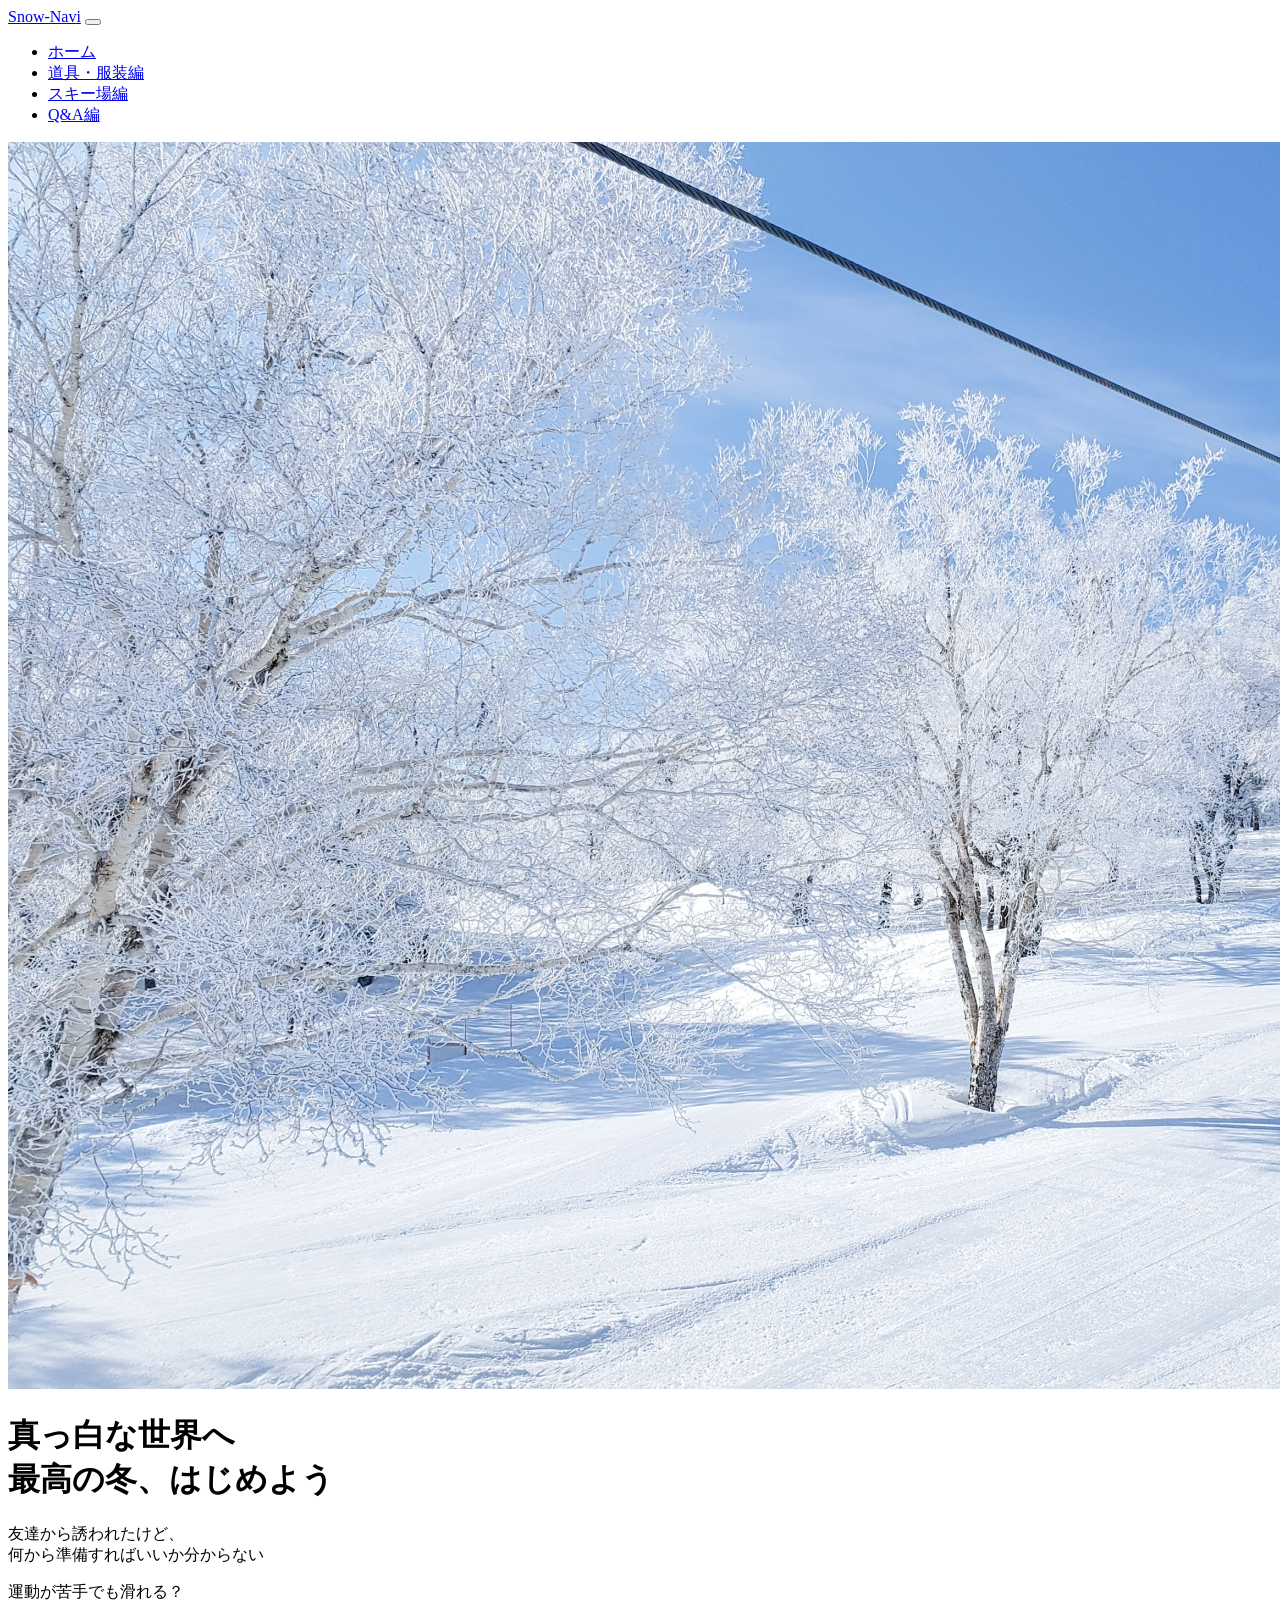
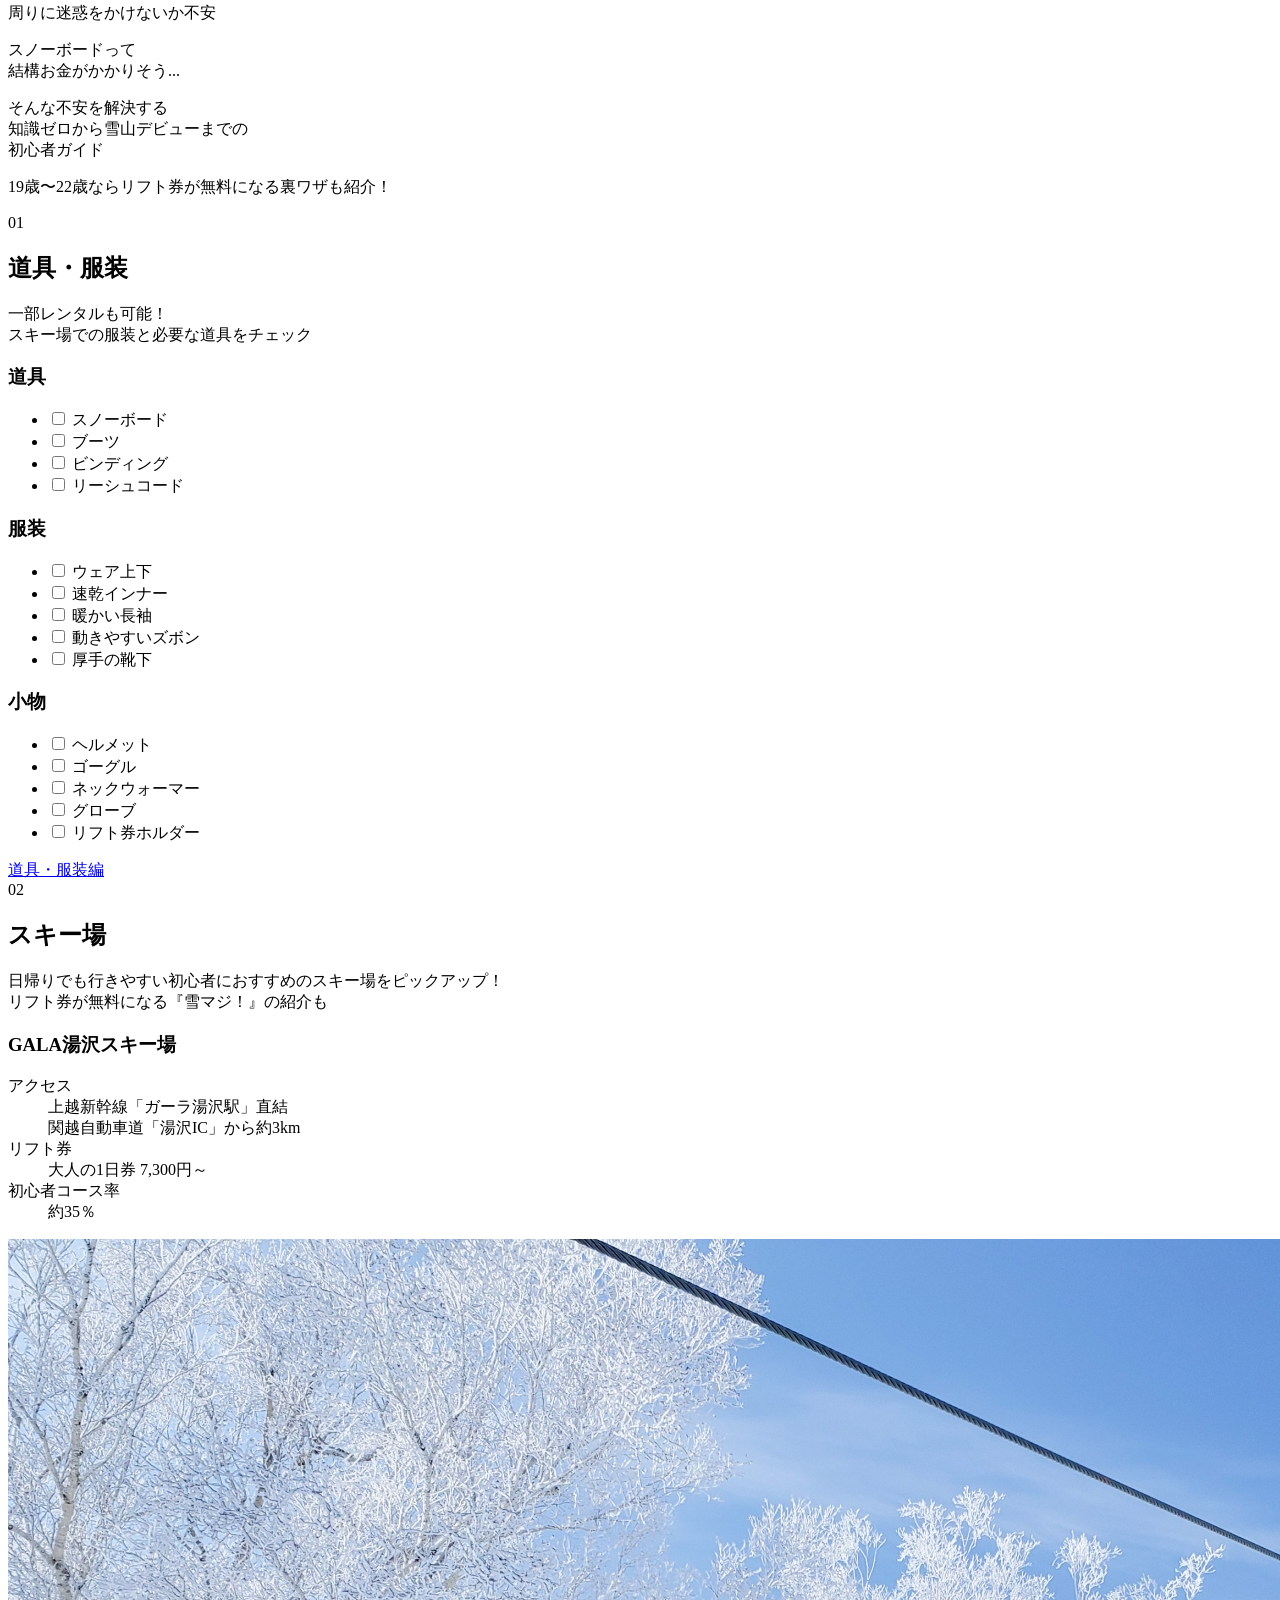
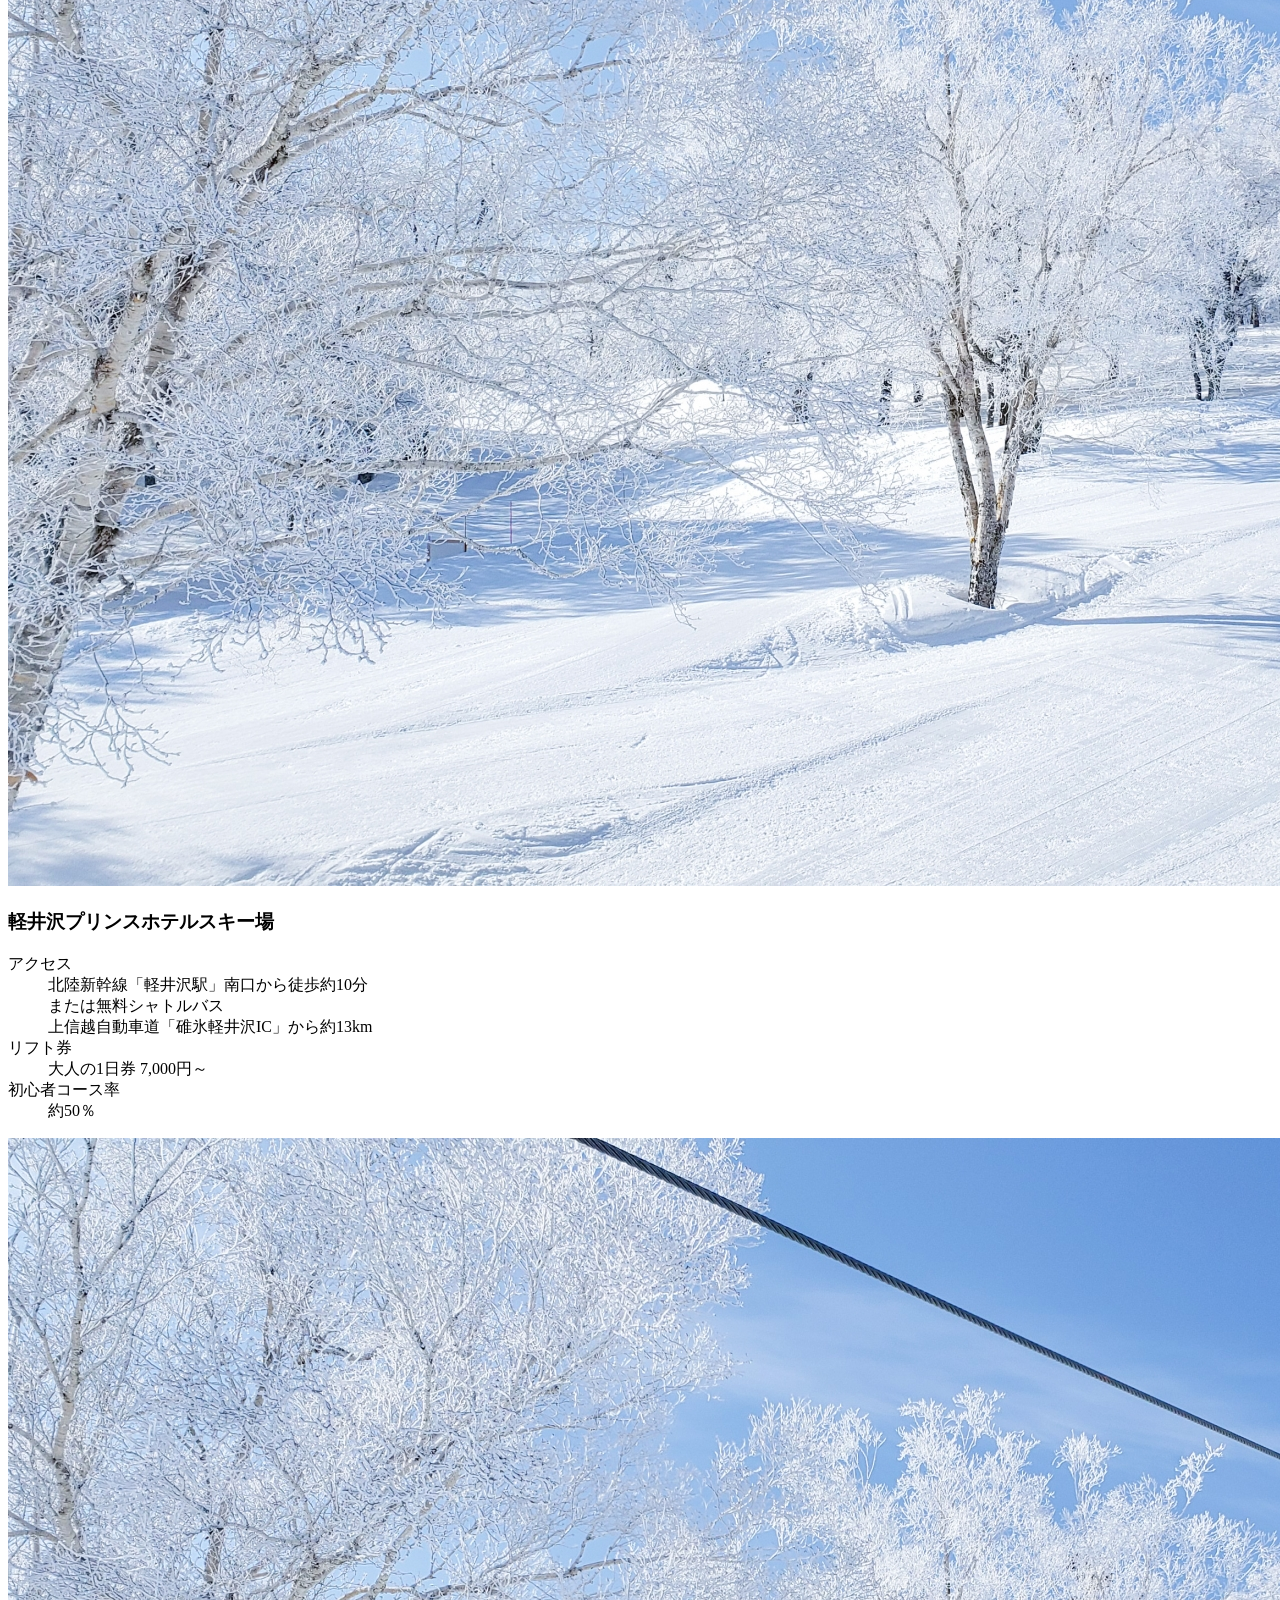
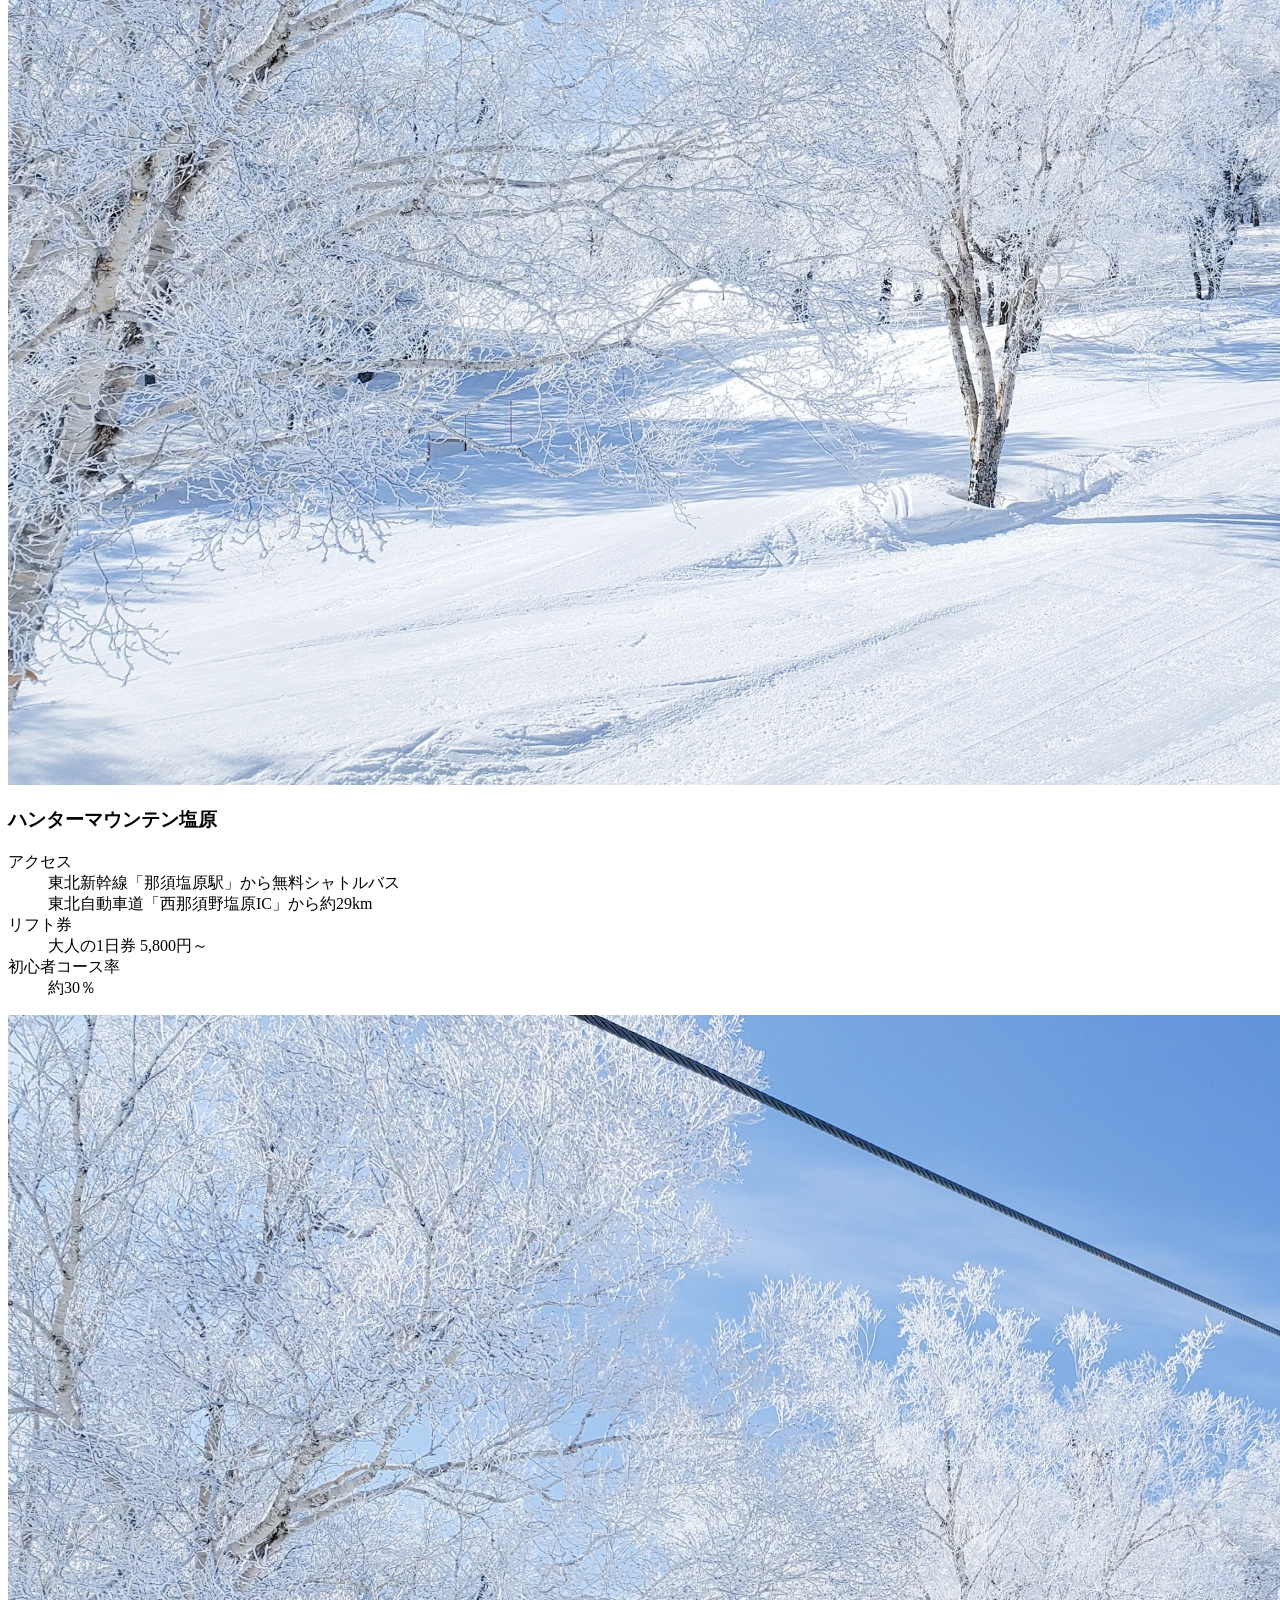
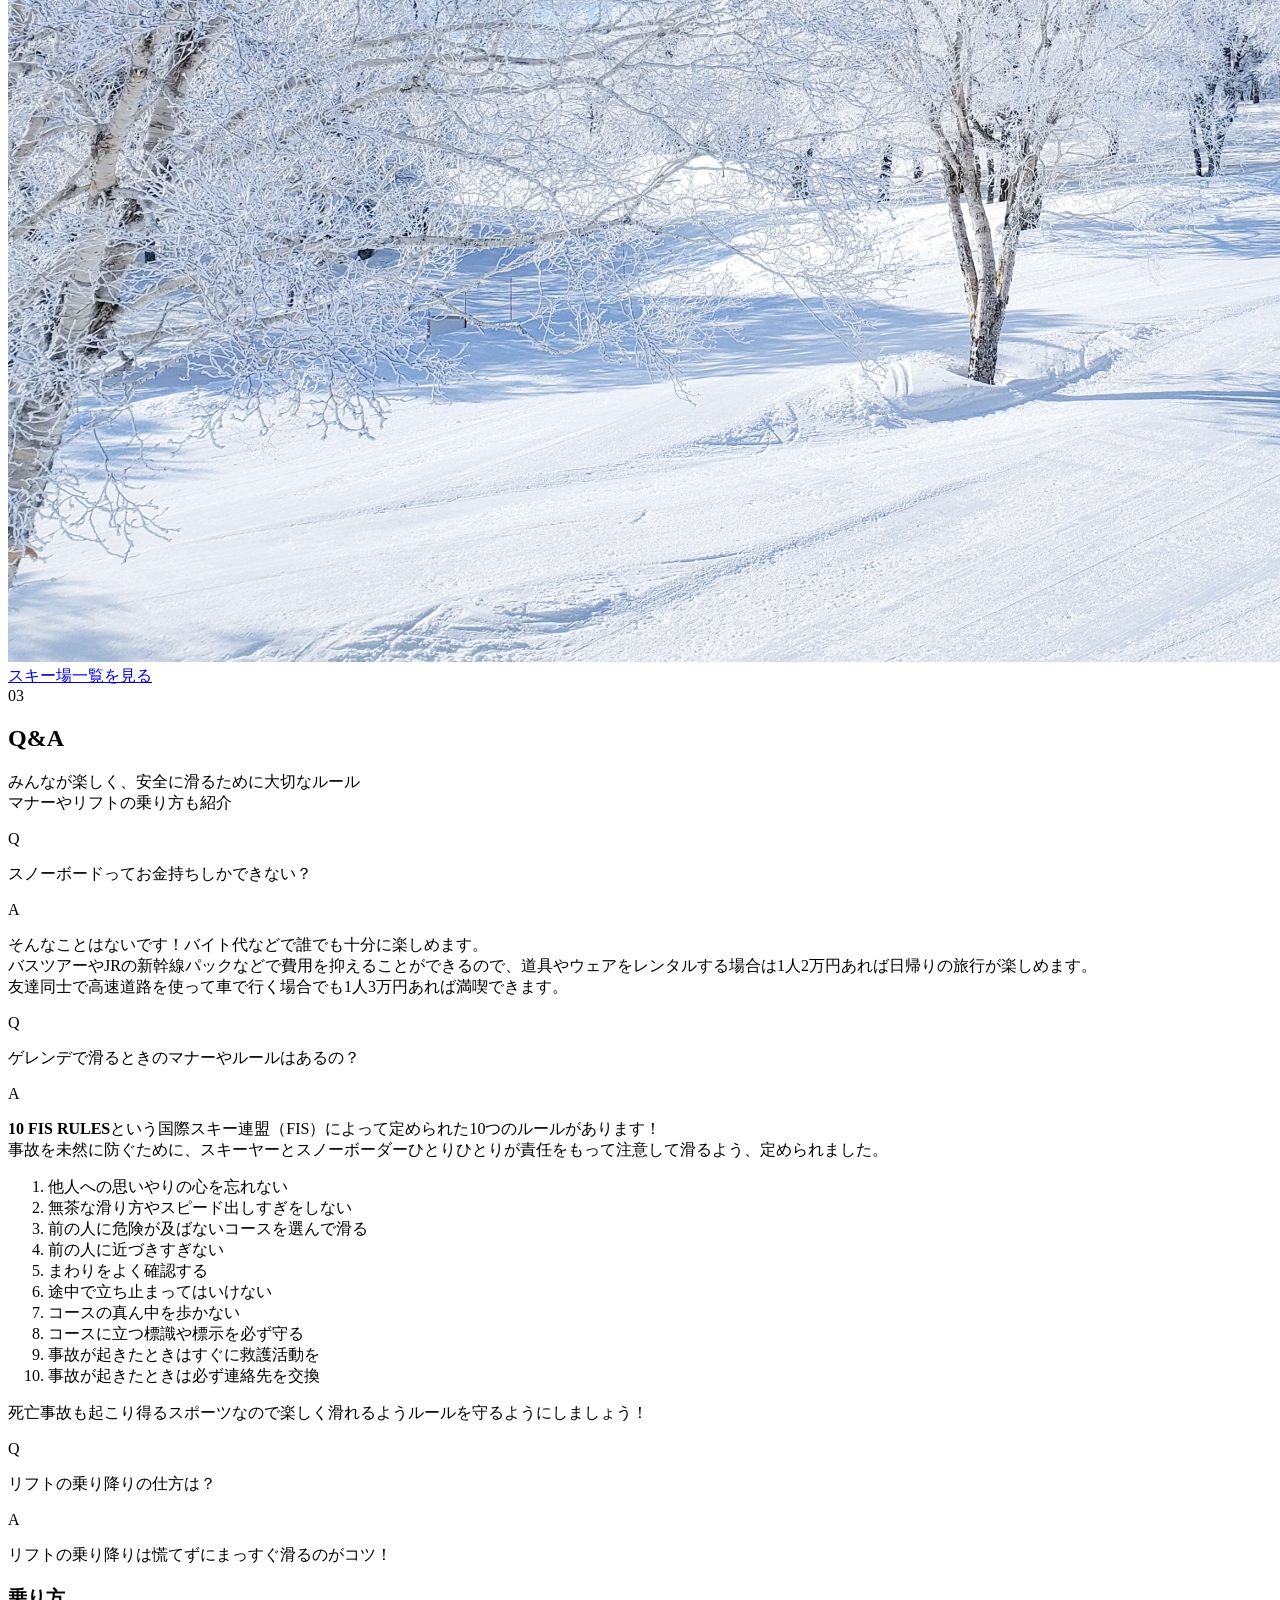
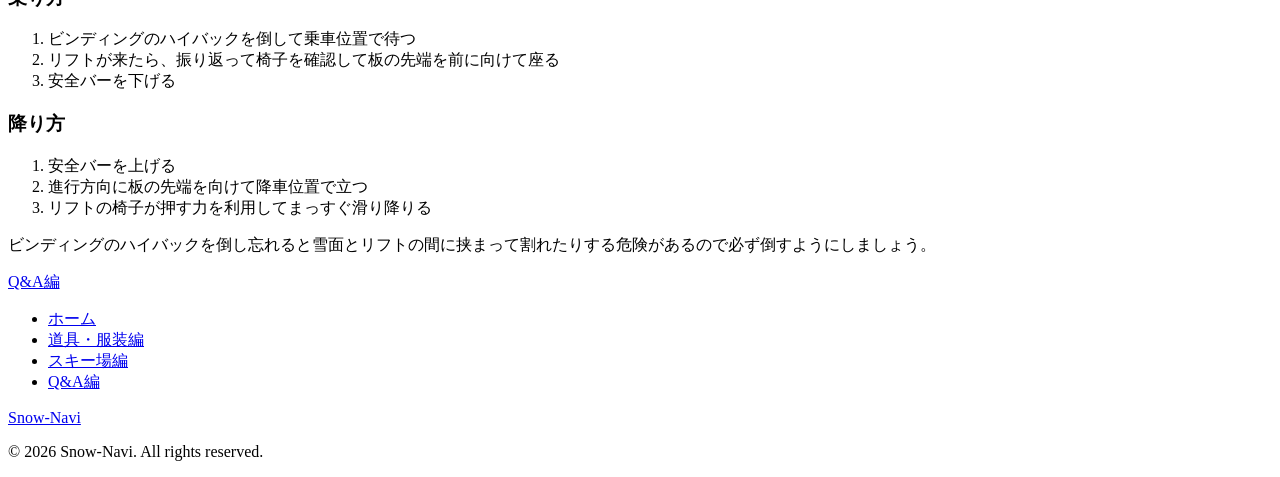
==== index.html @ 31457dcc "Add files via upload" ====
<!DOCTYPE html>
<html lang="ja">

<head>
    <meta name="viewport" content="width=device-width, initial-scale=1" />
    <meta charset="utf-8" />
    <title>Snow-Navi | 初心者ガイド</title>
    <link rel="icon" href="/favicon.ico" sizes="any" />
    <link rel="stylesheet" href="../css/reset.css">
    <link rel="stylesheet" href="../css/style.css">
</head>

<body>
    <!-- Header -->
    <header class="header">
        <a href="/index.html" class="header__logo">Snow-Navi</a>

        <button class="hamburger-menu" id="js-hamburger" aria-label="メニューを開く" aria-expanded="false">
            <span class="hamburger-menu__line"></span>
            <span class="hamburger-menu__line"></span>
            <span class="hamburger-menu__line"></span>
        </button>

        <nav class="sp-nav" id="js-sp-nav" aria-hidden="true">
            <ul class="sp-nav__list">
                <li class="sp-nav__item"><a href="/index.html" class="sp-nav__link is-current">ホーム</a></li>
                <li class="sp-nav__item"><a href="./gear.html" class="sp-nav__link">道具・服装編</a></li>
                <li class="sp-nav__item"><a href="./ski.html" class="sp-nav__link">スキー場編</a></li>
                <li class="sp-nav__item"><a href="./qa.html" class="sp-nav__link">Q&A編</a></li>
            </ul>
        </nav>
    </header>


    <div class="top__catchphrase">
        <!-- ：背景画像 -->
        <img class="top__bg-image" src="/images/top_bg.jpg" alt="背景画像" />
        <h1 class="top__title">真っ白な世界へ<br />最高の冬、はじめよう</h1>
    </div>

    <main class="main-content">

        <section class="top">


            <div class="top__balloons">
                <!-- 吹き出し1 -->
                <div class="speech-balloon speech-balloon--left">
                    <p class="speech-balloon__text">友達から誘われたけど、<br />何から準備すればいいか分からない</p>
                </div>
                <!-- 吹き出し2 -->
                <div class="speech-balloon speech-balloon--right">
                    <p class="speech-balloon__text">運動が苦手でも滑れる？<br />周りに迷惑をかけないか不安</p>
                </div>
                <!-- 吹き出し3 -->
                <div class="speech-balloon speech-balloon--left">
                    <p class="speech-balloon__text">スノーボードって<br />結構お金がかかりそう...</p>
                </div>
            </div>

            <div class="top__lead">
                <p class="top__lead-main">そんな不安を解決する<br />知識ゼロから雪山デビューまでの<br class="br-550">初心者ガイド</p>
                <p class="top__lead-sub">19歳〜22歳ならリフト券が無料になる裏ワザも紹介！</p>
            </div>
        </section>

        <!-- セクション01: 道具・服装（トップページ用） -->
        <section class="section section--gear">
            <div class="section__header">
                <div class="section-number">
                    <span class="section-number__bg"></span>
                    <span class="section-number__text">01</span>
                </div>
                <h2 class="section__title">道具・服装</h2>
            </div>

            <p class="section__description">一部レンタルも可能！<br />スキー場での服装と必要な道具をチェック</p>

            <!-- トップページ専用のクラス名に変更 -->
            <div class="top-gear-categories">
                <!-- 道具 -->
                <div class="top-gear-card">
                    <h3 class="top-gear-card__title">道具</h3>
                    <ul class="top-gear-card__list">
                        <li class="top-gear-card__list-item">
                            <label class="top-gear-card__item">
                                <input type="checkbox">
                                <span>スノーボード</span>
                            </label>
                        </li>
                        <li class="top-gear-card__list-item">
                            <label class="top-gear-card__item">
                                <input type="checkbox">
                                <span>ブーツ</span>
                            </label>
                        </li>
                        <li class="top-gear-card__list-item">
                            <label class="top-gear-card__item">
                                <input type="checkbox">
                                <span>ビンディング</span>
                            </label>
                        </li>
                        <li class="top-gear-card__list-item">
                            <label class="top-gear-card__item">
                                <input type="checkbox">
                                <span>リーシュコード</span>
                            </label>
                        </li>
                    </ul>
                </div>

                <!-- 服装 -->
                <div class="top-gear-card">
                    <h3 class="top-gear-card__title">服装</h3>
                    <ul class="top-gear-card__list">
                        <li class="top-gear-card__list-item">
                            <label class="top-gear-card__item">
                                <input type="checkbox">
                                <span>ウェア上下</span>
                            </label>
                        </li>
                        <li class="top-gear-card__list-item">
                            <label class="top-gear-card__item">
                                <input type="checkbox">
                                <span>速乾インナー</span>
                            </label>
                        </li>
                        <li class="top-gear-card__list-item">
                            <label class="top-gear-card__item">
                                <input type="checkbox">
                                <span>暖かい長袖</span>
                            </label>
                        </li>
                        <li class="top-gear-card__list-item">
                            <label class="top-gear-card__item">
                                <input type="checkbox">
                                <span>動きやすいズボン</span>
                            </label>
                        </li>
                        <li class="top-gear-card__list-item">
                            <label class="top-gear-card__item">
                                <input type="checkbox">
                                <span>厚手の靴下</span>
                            </label>
                        </li>
                    </ul>
                </div>

                <!-- 小物 -->
                <div class="top-gear-card">
                    <h3 class="top-gear-card__title">小物</h3>
                    <ul class="top-gear-card__list">
                        <li class="top-gear-card__list-item">
                            <label class="top-gear-card__item">
                                <input type="checkbox">
                                <span>ヘルメット</span>
                            </label>
                        </li>
                        <li class="top-gear-card__list-item">
                            <label class="top-gear-card__item">
                                <input type="checkbox">
                                <span>ゴーグル</span>
                            </label>
                        </li>
                        <li class="top-gear-card__list-item">
                            <label class="top-gear-card__item">
                                <input type="checkbox">
                                <span>ネックウォーマー</span>
                            </label>
                        </li>
                        <li class="top-gear-card__list-item">
                            <label class="top-gear-card__item">
                                <input type="checkbox">
                                <span>グローブ</span>
                            </label>
                        </li>
                        <li class="top-gear-card__list-item">
                            <label class="top-gear-card__item">
                                <input type="checkbox">
                                <span>リフト券ホルダー</span>
                            </label>
                        </li>
                    </ul>
                </div>
            </div>

            <a href="./gear.html" class="btn-link">
                <span class="btn-link__text">道具・服装編</span>
            </a>
        </section>

        <!-- セクション02: スキー場（トップページ用） -->
        <section class="section section--resort">
            <div class="section__header">
                <div class="section-number">
                    <span class="section-number__bg"></span>
                    <span class="section-number__text">02</span>
                </div>
                <h2 class="section__title">スキー場</h2>
            </div>

            <p class="section__description">日帰りでも行きやすい初心者におすすめのスキー場をピックアップ！<br />リフト券が無料になる『雪マジ！』の紹介も</p>

            <!-- トップページ専用のクラス名に変更 (top-resort-list) -->
            <div class="top-resort-list">

                <!-- カード1 -->
                <article class="top-resort-card">
                    <h3 class="top-resort-card__title">GALA湯沢スキー場</h3>
                    <div class="top-resort-card__body">
                        <dl class="top-resort-card__info">
                            <div class="top-resort-card__info-group">
                                <dt>アクセス</dt>
                                <dd>上越新幹線「ガーラ湯沢駅」直結<br>
                                    関越自動車道「湯沢IC」から約3km</dd>
                            </div>
                            <div class="top-resort-card__info-group">
                                <dt>リフト券</dt>
                                <dd>大人の1日券 7,300円～</dd>
                            </div>
                            <div class="top-resort-card__info-group">
                                <dt>初心者コース率</dt>
                                <dd>約35％</dd>
                            </div>
                        </dl>
                        <div class="top-resort-card__image-wrapper">
                            <img class="top-resort-card__image" src="../images/top_bg.jpg" alt="GALA湯沢スキー場" />
                        </div>
                    </div>
                </article>

                <!-- カード2 -->
                <article class="top-resort-card">
                    <h3 class="top-resort-card__title">軽井沢プリンスホテルスキー場</h3>
                    <div class="top-resort-card__body">
                        <dl class="top-resort-card__info">
                            <div class="top-resort-card__info-group">
                                <dt>アクセス</dt>
                                <dd>北陸新幹線「軽井沢駅」南口から徒歩約10分<br>
                                    または無料シャトルバス<br>
                                    上信越自動車道「碓氷軽井沢IC」から約13km</dd>
                            </div>
                            <div class="top-resort-card__info-group">
                                <dt>リフト券</dt>
                                <dd>大人の1日券 7,000円～</dd>
                            </div>
                            <div class="top-resort-card__info-group">
                                <dt>初心者コース率</dt>
                                <dd>約50％</dd>
                            </div>
                        </dl>
                        <div class="top-resort-card__image-wrapper">
                            <img class="top-resort-card__image" src="../images/top_bg.jpg" alt="軽井沢プリンスホテルスキー場" />
                        </div>
                    </div>
                </article>

                <!-- カード3 -->
                <article class="top-resort-card">
                    <h3 class="top-resort-card__title">ハンターマウンテン塩原</h3>
                    <div class="top-resort-card__body">
                        <dl class="top-resort-card__info">
                            <div class="top-resort-card__info-group">
                                <dt>アクセス</dt>
                                <dd>東北新幹線「那須塩原駅」から無料シャトルバス<br>
                                    東北自動車道「西那須野塩原IC」から約29km</dd>
                            </div>
                            <div class="top-resort-card__info-group">
                                <dt>リフト券</dt>
                                <dd>大人の1日券 5,800円～</dd>
                            </div>
                            <div class="top-resort-card__info-group">
                                <dt>初心者コース率</dt>
                                <dd>約30％</dd>
                            </div>
                        </dl>
                        <div class="top-resort-card__image-wrapper">
                            <img class="top-resort-card__image" src="../images/top_bg.jpg" alt="ハンターマウンテン塩原" />
                        </div>
                    </div>
                </article>

            </div>

            <!-- リンクボタン -->
            <a href="./ski.html" class="btn-link">
                <span class="btn-link__text">スキー場一覧を見る</span>
            </a>

        </section>


        <!-- セクション03: Q&A -->
        <section class="section section--qa">
            <div class="section__header">
                <div class="section-number">
                    <span class="section-number__bg"></span>
                    <span class="section-number__text">03</span>
                </div>
                <h2 class="section__title">Q&amp;A</h2>
            </div>

            <p class="section__description">みんなが楽しく、安全に滑るために大切なルール<br />マナーやリフトの乗り方も紹介</p>

            <div class="qa-list">
                <!-- Q&A 1 -->
                <div class="qa-item">
                    <div class="qa-item__question">
                        <span class="qa-item__badge qa-item__badge--q">Q</span>
                        <p class="qa-item__text">スノーボードってお金持ちしかできない？</p>
                    </div>
                    <div class="qa-item__answer">
                        <span class="qa-item__badge qa-item__badge--a">A</span>
                        <p class="qa-item__text">
                            そんなことはないです！バイト代などで誰でも十分に楽しめます。<br>
                            バスツアーやJRの新幹線パックなどで費用を抑えることができるので、道具やウェアをレンタルする場合は1人2万円あれば日帰りの旅行が楽しめます。<br>
                            友達同士で高速道路を使って車で行く場合でも1人3万円あれば満喫できます。
                        </p>
                    </div>
                </div>

                <!-- Q&A 2 -->
                <div class="qa-item">
                    <div class="qa-item__question">
                        <span class="qa-item__badge qa-item__badge--q">Q</span>
                        <p class="qa-item__text">ゲレンデで滑るときのマナーやルールはあるの？</p>
                    </div>
                    <div class="qa-item__answer">
                        <span class="qa-item__badge qa-item__badge--a">A</span>
                        <div class="qa-item__text">
                            <p><strong>10 FIS RULES</strong>という国際スキー連盟（FIS）によって定められた10つのルールがあります！<br>
                                事故を未然に防ぐために、スキーヤーとスノーボーダーひとりひとりが責任をもって注意して滑るよう、定められました。</p>

                            <ol class="qa-card__rule-list">
                                <li>他人への思いやりの心を忘れない</li>
                                <li>無茶な滑り方やスピード出しすぎをしない</li>
                                <li>前の人に危険が及ばないコースを選んで滑る</li>
                                <li>前の人に近づきすぎない</li>
                                <li>まわりをよく確認する</li>
                                <li>途中で立ち止まってはいけない</li>
                                <li>コースの真ん中を歩かない</li>
                                <li>コースに立つ標識や標示を必ず守る</li>
                                <li>事故が起きたときはすぐに救護活動を</li>
                                <li>事故が起きたときは必ず連絡先を交換</li>
                            </ol>

                            <p class="qa-card__note">死亡事故も起こり得るスポーツなので楽しく滑れるようルールを守るようにしましょう！</p>
                        </div>
                    </div>
                </div>

                <!-- Q&A 3 -->
                <div class="qa-item">
                    <div class="qa-item__question">
                        <span class="qa-item__badge qa-item__badge--q">Q</span>
                        <p class="qa-item__text">リフトの乗り降りの仕方は？</p>
                    </div>
                    <div class="qa-item__answer">
                        <span class="qa-item__badge qa-item__badge--a">A</span>
                        <div class="qa-item__text">
                            <p>リフトの乗り降りは慌てずにまっすぐ滑るのがコツ！</p>
                            <div class="qa-card__step-group">
                                <h3>乗り方</h3>
                                <ol>
                                    <li>ビンディングのハイバックを倒して乗車位置で待つ</li>
                                    <li>リフトが来たら、振り返って椅子を確認して板の先端を前に向けて座る</li>
                                    <li>安全バーを下げる</li>
                                </ol>
                            </div>
                            <div class="qa-card__step-group">
                                <h3>降り方</h3>
                                <ol>
                                    <li>安全バーを上げる</li>
                                    <li>進行方向に板の先端を向けて降車位置で立つ</li>
                                    <li>リフトの椅子が押す力を利用してまっすぐ滑り降りる</li>
                                </ol>
                            </div>
                            <p class="qa-card__note">ビンディングのハイバックを倒し忘れると雪面とリフトの間に挟まって割れたりする危険があるので必ず倒すようにしましょう。</p>
                        </div>
                    </div>
                </div>
            </div>

            <a href="./qa.html" class="btn-link">
                <span class="btn-link__text">Q&A編</span>
            </a>
        </section>
    </main>

    <!-- フッター -->
    <footer class="footer">
        <nav class="footer-nav">
            <ul class="footer-nav__list">
                <!-- home に is-current -->
                <li class="footer-nav__item"><a href="/index.html" class="footer-nav__link is-current">ホーム</a></li>
                <li class="footer-nav__item"><a href="./gear.html" class="footer-nav__link">道具・服装編</a></li>
                <li class="footer-nav__item"><a href="./ski.html" class="footer-nav__link">スキー場編</a></li>
                <li class="footer-nav__item"><a href="./qa.html" class="footer-nav__link">Q&A編</a></li>
            </ul>
        </nav>
        <a href="/index.html" class="footer__logo">Snow-Navi</a>
        <p class="footer__copyright">&copy; 2026 Snow-Navi. All rights reserved.</p>
    </footer>
    <script src="../js/main.js" defer></script>
</body>

</html>
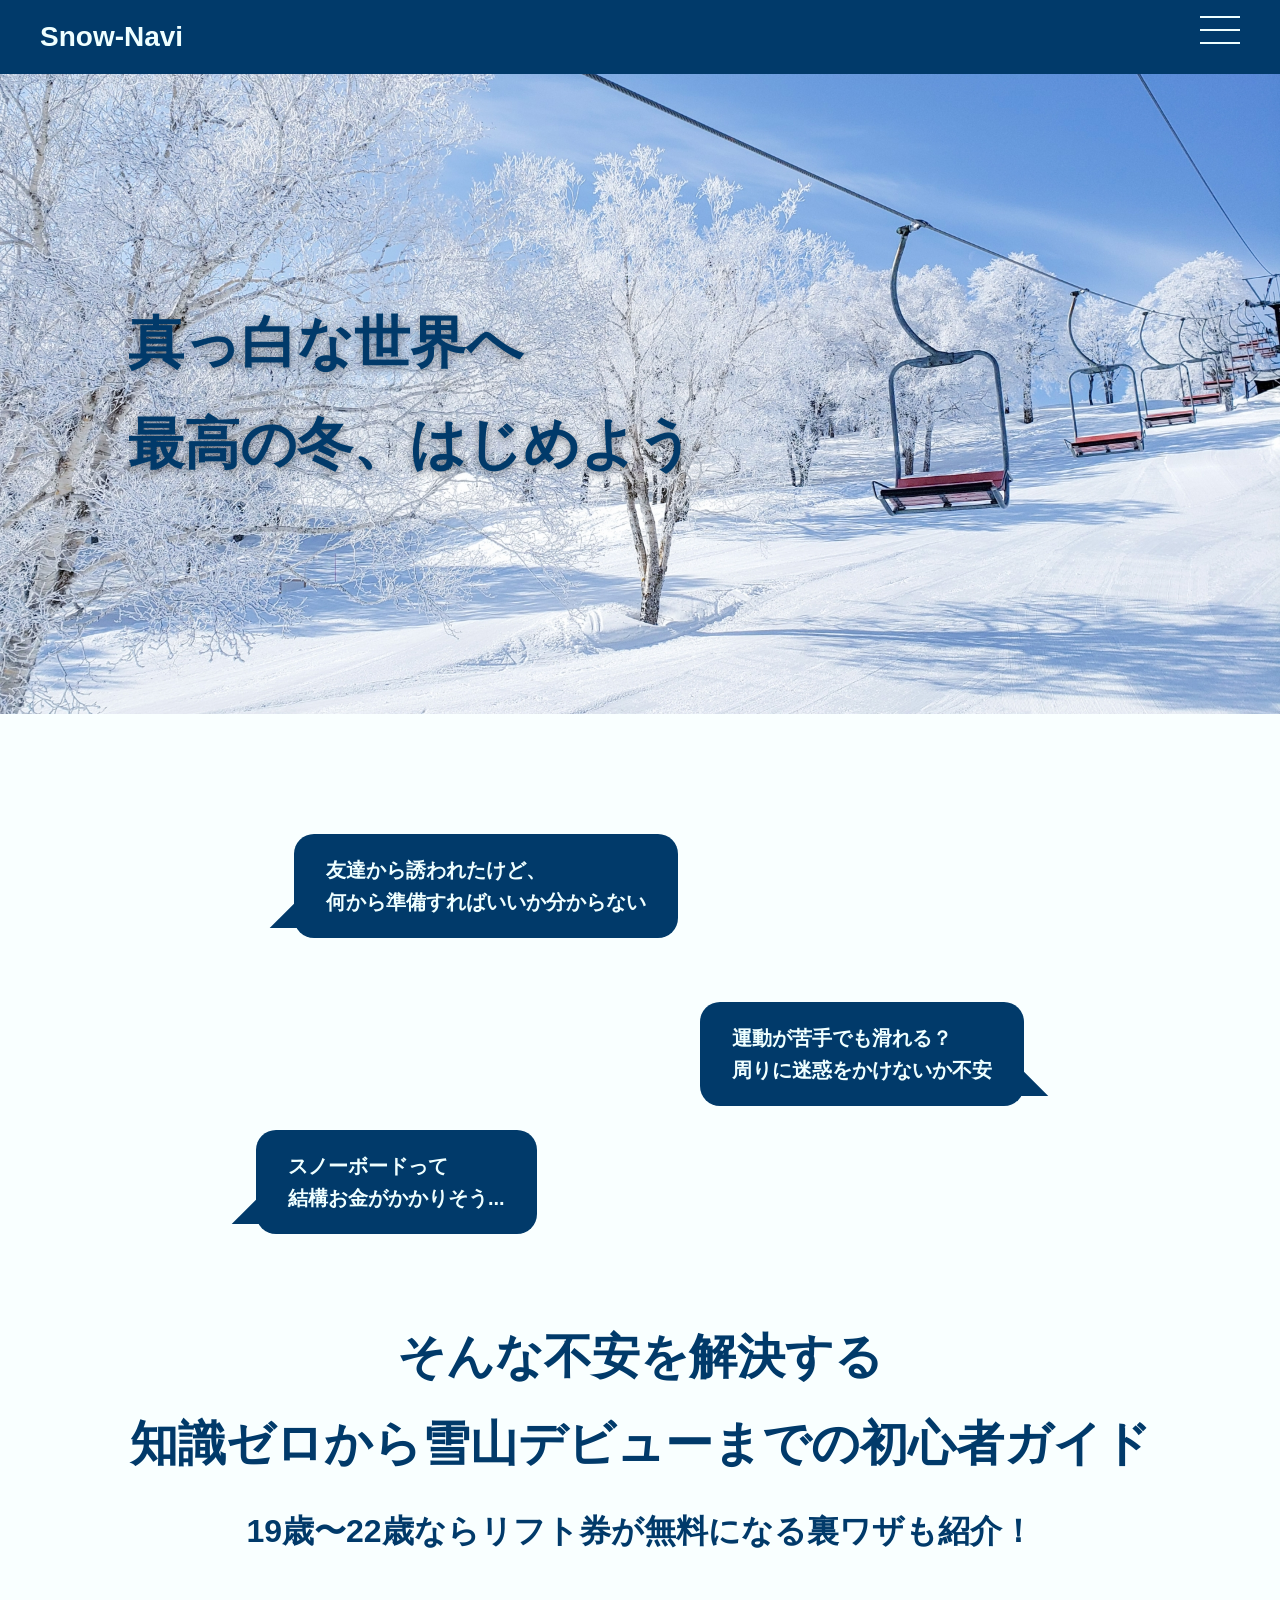
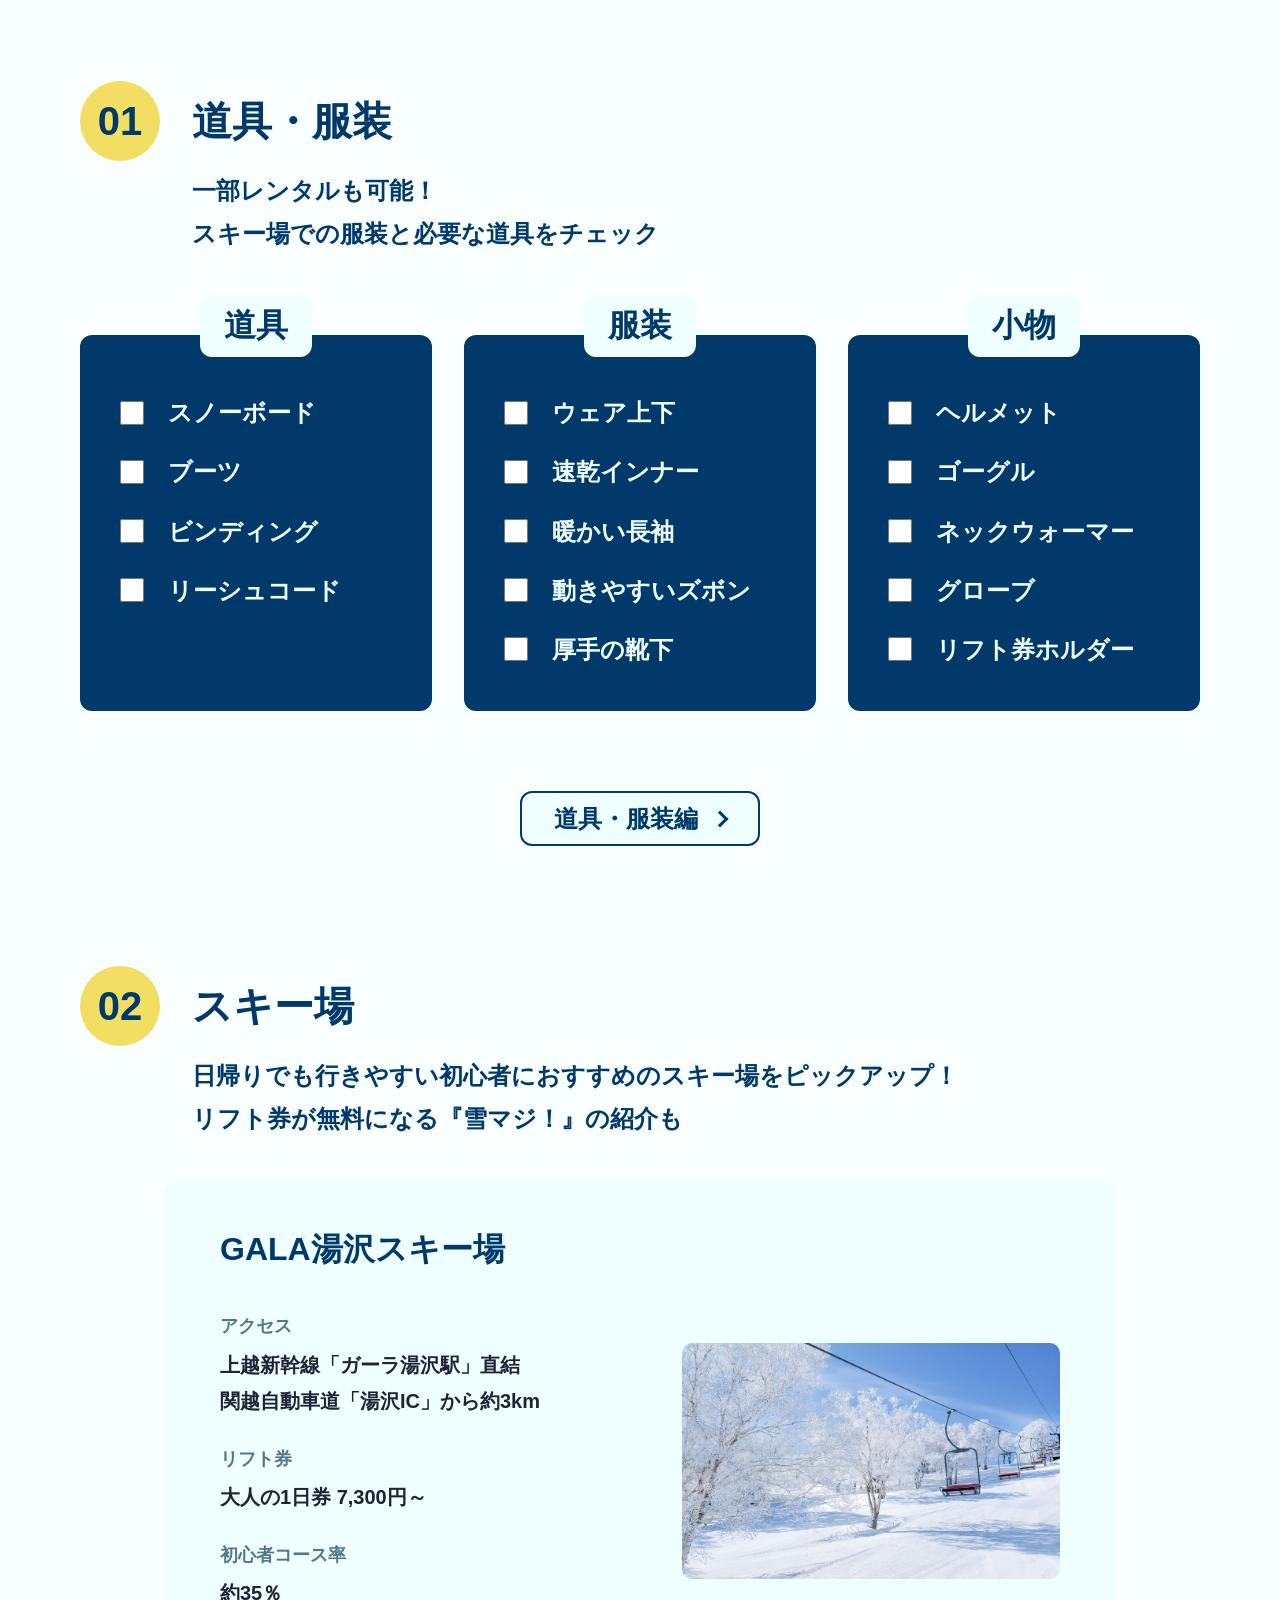
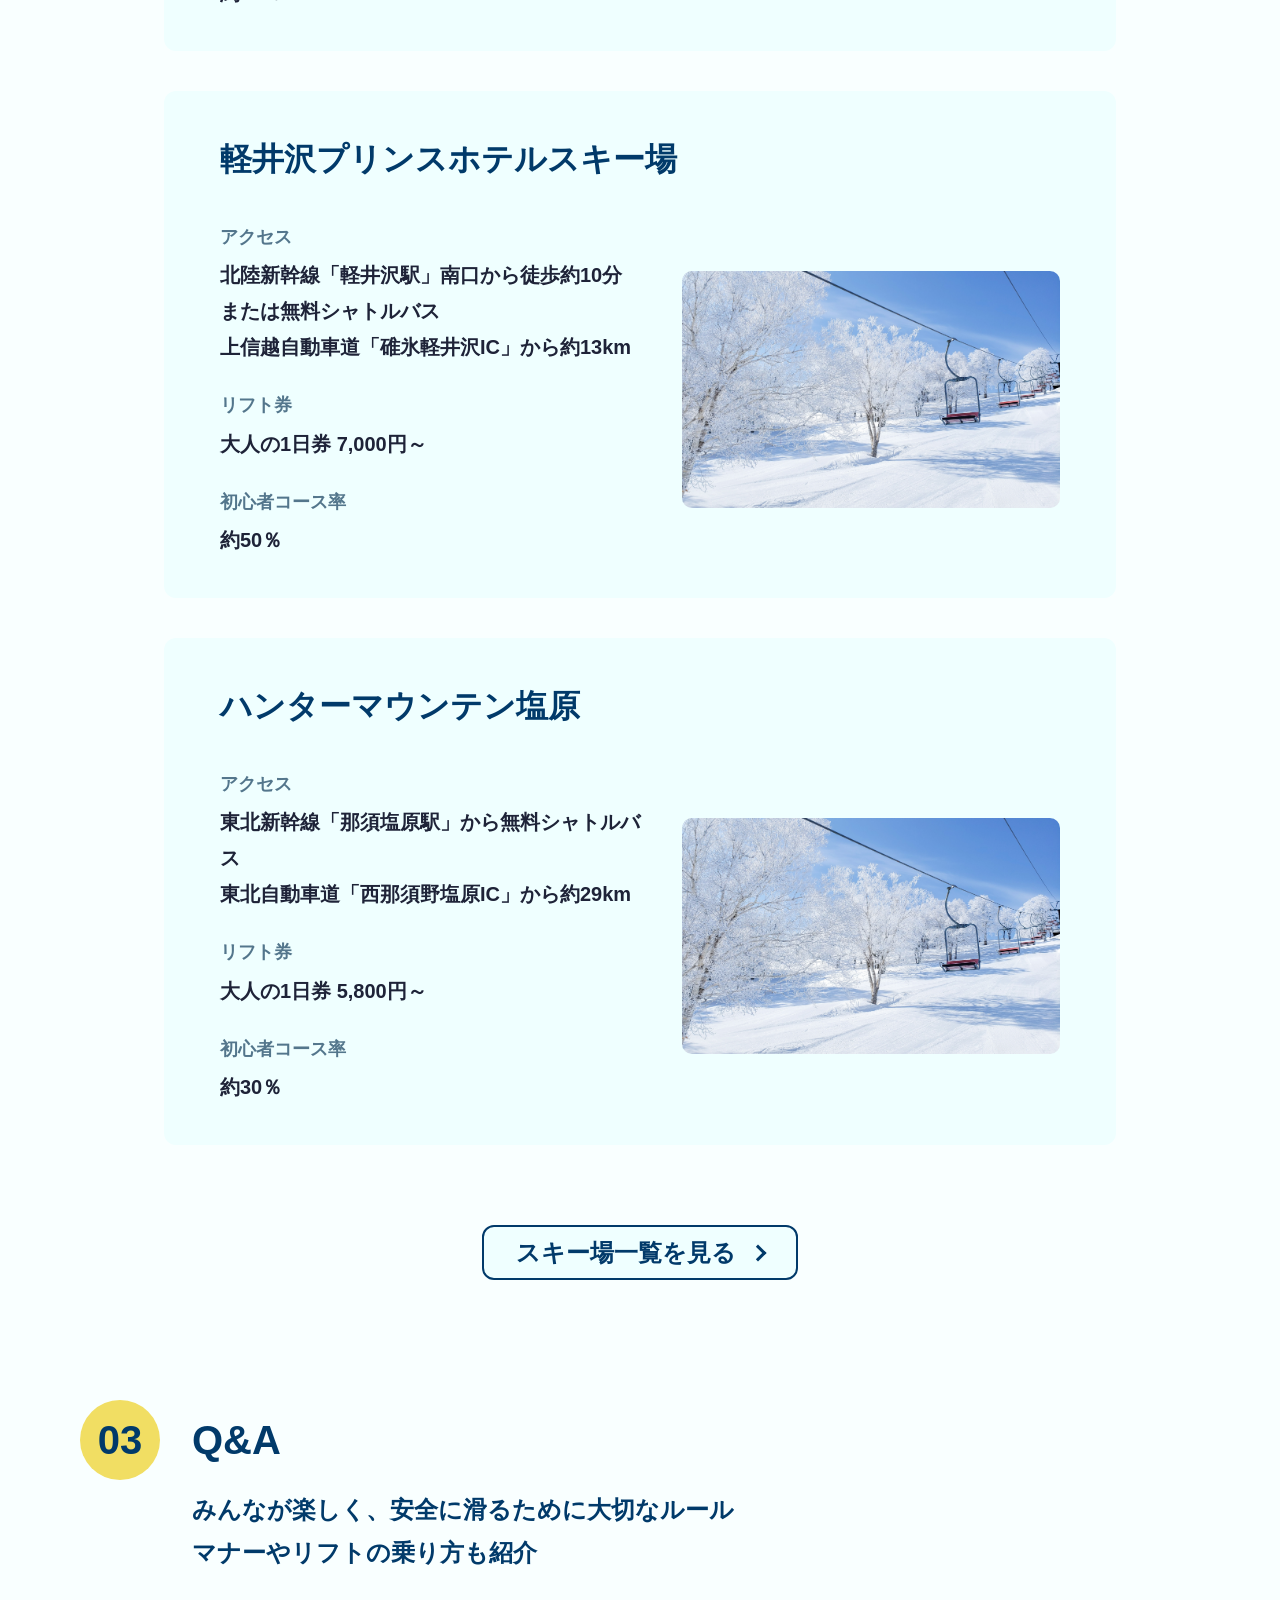
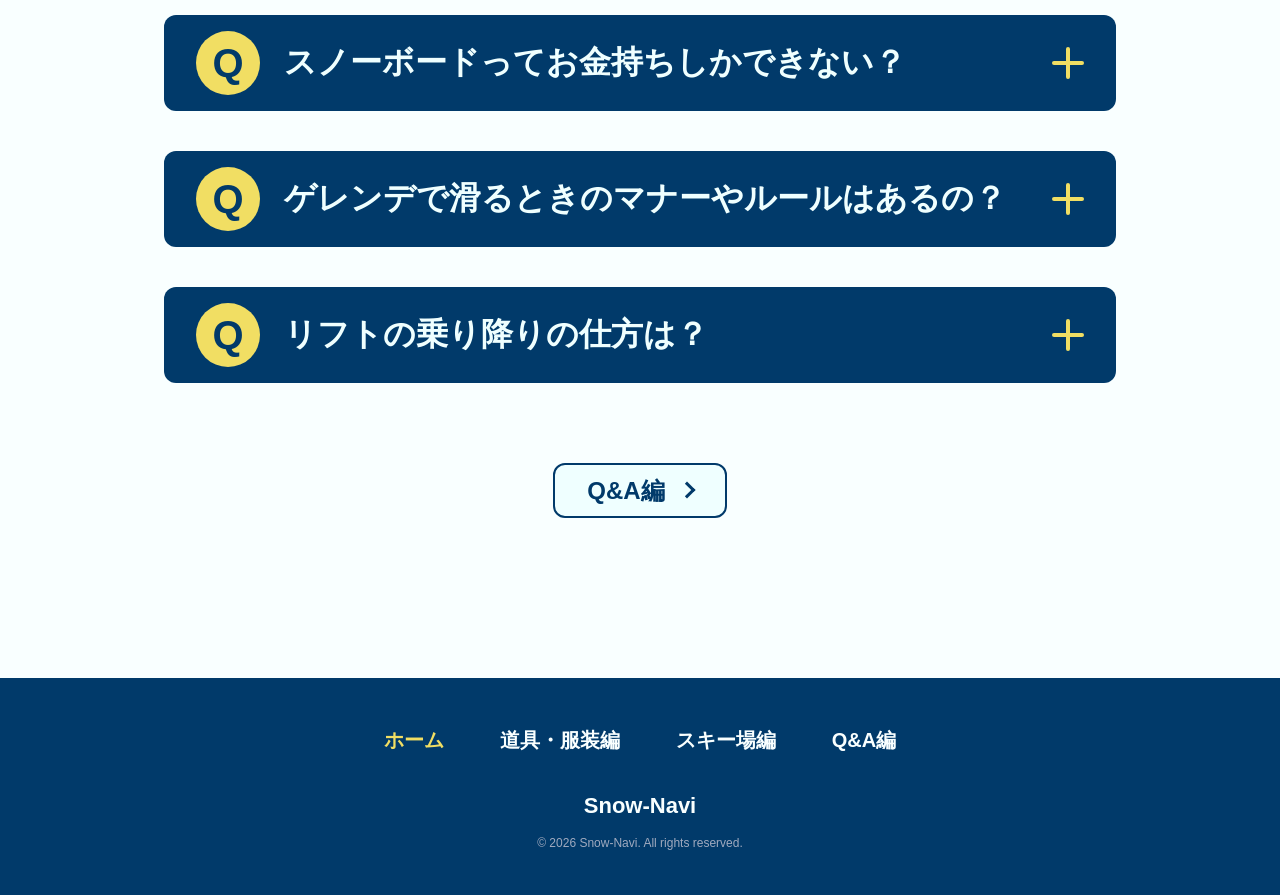
==== commit d101b5b5: "Add files via upload" ====
--- a/index.html
+++ b/index.html
@@ -6,8 +6,8 @@
     <meta charset="utf-8" />
     <title>Snow-Navi | 初心者ガイド</title>
     <link rel="icon" href="/favicon.ico" sizes="any" />
-    <link rel="stylesheet" href="../css/reset.css">
-    <link rel="stylesheet" href="../css/style.css">
+    <link rel="stylesheet" href="/reset.css">
+    <link rel="stylesheet" href="/style.css">
 </head>
 
 <body>
@@ -24,9 +24,9 @@
         <nav class="sp-nav" id="js-sp-nav" aria-hidden="true">
             <ul class="sp-nav__list">
                 <li class="sp-nav__item"><a href="/index.html" class="sp-nav__link is-current">ホーム</a></li>
-                <li class="sp-nav__item"><a href="./gear.html" class="sp-nav__link">道具・服装編</a></li>
-                <li class="sp-nav__item"><a href="./ski.html" class="sp-nav__link">スキー場編</a></li>
-                <li class="sp-nav__item"><a href="./qa.html" class="sp-nav__link">Q&A編</a></li>
+                <li class="sp-nav__item"><a href="/gear.html" class="sp-nav__link">道具・服装編</a></li>
+                <li class="sp-nav__item"><a href="/ski.html" class="sp-nav__link">スキー場編</a></li>
+                <li class="sp-nav__item"><a href="/qa.html" class="sp-nav__link">Q&A編</a></li>
             </ul>
         </nav>
     </header>
@@ -184,7 +184,7 @@
                 </div>
             </div>
 
-            <a href="./gear.html" class="btn-link">
+            <a href="/gear.html" class="btn-link">
                 <span class="btn-link__text">道具・服装編</span>
             </a>
         </section>
@@ -224,7 +224,7 @@
                             </div>
                         </dl>
                         <div class="top-resort-card__image-wrapper">
-                            <img class="top-resort-card__image" src="../images/top_bg.jpg" alt="GALA湯沢スキー場" />
+                            <img class="top-resort-card__image" src="./images/top_bg.jpg" alt="GALA湯沢スキー場" />
                         </div>
                     </div>
                 </article>
@@ -250,7 +250,7 @@
                             </div>
                         </dl>
                         <div class="top-resort-card__image-wrapper">
-                            <img class="top-resort-card__image" src="../images/top_bg.jpg" alt="軽井沢プリンスホテルスキー場" />
+                            <img class="top-resort-card__image" src="./images/top_bg.jpg" alt="軽井沢プリンスホテルスキー場" />
                         </div>
                     </div>
                 </article>
@@ -275,7 +275,7 @@
                             </div>
                         </dl>
                         <div class="top-resort-card__image-wrapper">
-                            <img class="top-resort-card__image" src="../images/top_bg.jpg" alt="ハンターマウンテン塩原" />
+                            <img class="top-resort-card__image" src="./images/top_bg.jpg" alt="ハンターマウンテン塩原" />
                         </div>
                     </div>
                 </article>
@@ -283,7 +283,7 @@
             </div>
 
             <!-- リンクボタン -->
-            <a href="./ski.html" class="btn-link">
+            <a href="/ski.html" class="btn-link">
                 <span class="btn-link__text">スキー場一覧を見る</span>
             </a>
 
@@ -381,7 +381,7 @@
                 </div>
             </div>
 
-            <a href="./qa.html" class="btn-link">
+            <a href="/qa.html" class="btn-link">
                 <span class="btn-link__text">Q&A編</span>
             </a>
         </section>
@@ -393,15 +393,15 @@
             <ul class="footer-nav__list">
                 <!-- home に is-current -->
                 <li class="footer-nav__item"><a href="/index.html" class="footer-nav__link is-current">ホーム</a></li>
-                <li class="footer-nav__item"><a href="./gear.html" class="footer-nav__link">道具・服装編</a></li>
-                <li class="footer-nav__item"><a href="./ski.html" class="footer-nav__link">スキー場編</a></li>
-                <li class="footer-nav__item"><a href="./qa.html" class="footer-nav__link">Q&A編</a></li>
+                <li class="footer-nav__item"><a href="/gear.html" class="footer-nav__link">道具・服装編</a></li>
+                <li class="footer-nav__item"><a href="/ski.html" class="footer-nav__link">スキー場編</a></li>
+                <li class="footer-nav__item"><a href="/qa.html" class="footer-nav__link">Q&A編</a></li>
             </ul>
         </nav>
         <a href="/index.html" class="footer__logo">Snow-Navi</a>
         <p class="footer__copyright">&copy; 2026 Snow-Navi. All rights reserved.</p>
     </footer>
-    <script src="../js/main.js" defer></script>
+    <script src="/main.js" defer></script>
 </body>
 
 </html>
--- a/style.css
+++ b/style.css
@@ -0,0 +1,1523 @@
+@charset "utf-8";
+
+/* ========================= 変数定義  カラー　=========================*/
+:root {
+    --base-color: #EFFFFF;
+    --main-color: #013A6A;
+    --accent-color: #F1DE63;
+    --black-color: #1E2338;
+    --white-color: #F9FFFF;
+    --shadow-color: #53768C;
+
+}
+
+/* ========================= 全体レイアウト  ============================= */
+*,
+*::before,
+*::after {
+    box-sizing: border-box;
+}
+
+html {
+    scroll-behavior: smooth;
+    width: 100%;
+    overflow-x: hidden;
+}
+
+body {
+    background-color: var(--white-color);
+    color: var(--black-color);
+    width: 100%;
+    margin: 0;
+    padding: 0;
+    position: relative;
+    font-family: "Noto Sans JP", sans-serif;
+    line-height: 1.8;
+    overflow-x: hidden;
+}
+
+.container {
+    max-width: 1200px;
+    width: calc(100% - 160px);
+    margin: 0 auto;
+    box-sizing: border-box;
+}
+
+/* ========================= ヘッダー & ドロワーナビ ============================== */
+.header {
+    position: relative;
+    top: 0;
+    display: flex;
+    width: 100%;
+    align-items: center;
+    justify-content: space-between;
+    padding: 12px 40px;
+    background-color: var(--main-color);
+    box-sizing: border-box;
+    z-index: 1000;
+}
+
+.header__logo {
+    font-size: 28px;
+    font-weight: bold;
+    color: var(--base-color);
+    text-decoration: none;
+    z-index: 1002;
+}
+
+.hamburger-menu {
+    position: fixed;
+    top: 16px;
+    right: 40px;
+    display: flex;
+    flex-direction: column;
+    justify-content: space-between;
+    width: 40px;
+    height: 28px;
+    background: transparent;
+    border: none;
+    cursor: pointer;
+    padding: 0;
+    z-index: 1010;
+}
+
+.hamburger-menu__line {
+    display: block;
+    width: 100%;
+    height: 2px;
+    background-color: var(--base-color);
+    transition: transform 0.3s ease, opacity 0.3s ease, background-color 0.3s ease;
+}
+
+/* スクロールしてヘッダーから外れたとき：--main-color（紺色）に変化 */
+.hamburger-menu.is-scrolled .hamburger-menu__line {
+    background-color: var(--main-color);
+}
+
+/* メニューが開いているとき（is-active）：スクロール状態に関わらず --base-color に戻す */
+.hamburger-menu.is-active .hamburger-menu__line {
+    background-color: var(--base-color) !important;
+}
+
+.hamburger-menu.is-active .hamburger-menu__line:nth-child(1) {
+    transform: translateY(13px) rotate(45deg);
+}
+
+.hamburger-menu.is-active .hamburger-menu__line:nth-child(2) {
+    opacity: 0;
+}
+
+.hamburger-menu.is-active .hamburger-menu__line:nth-child(3) {
+    transform: translateY(-13px) rotate(-45deg);
+}
+
+/* ドロワーナビ */
+.sp-nav {
+    position: fixed;
+    top: 0;
+    right: -100%;
+    width: 400px;
+    height: 100vh;
+    background-color: var(--main-color);
+    padding: 100px 80px 40px 80px;
+    box-sizing: border-box;
+    transition: right 0.3s ease;
+    z-index: 1005;
+}
+
+.sp-nav.is-open {
+    right: 0;
+}
+
+.sp-nav__list {
+    list-style: none;
+    padding: 0;
+    margin: 0;
+}
+
+.sp-nav__link {
+    position: relative;
+    display: inline-block;
+    padding: 12px 0;
+    color: var(--base-color);
+    text-decoration: none;
+    font-weight: bold;
+    font-size: 20px;
+    transition: color 0.3s ease;
+}
+
+.sp-nav__link::after {
+    content: '';
+    position: absolute;
+    bottom: 4px;
+    left: 0;
+    width: 0;
+    height: 3px;
+    background-color: var(--base-color);
+    transition: width 0.3s ease;
+    border-radius: 2px;
+}
+
+.sp-nav__link:hover::after {
+    width: 100%;
+}
+
+.sp-nav__link:hover {
+    color: var(--base-color);
+}
+
+.sp-nav__link.is-current {
+    color: var(--accent-color);
+}
+
+.sp-nav__link.is-current:hover {
+    color: var(--accent-color);
+}
+
+/* ======================= 共通パーツ（見出し・ボタン・カード）============================ */
+.main-content {
+    width: 100%;
+    max-width: 1440px;
+    margin: 0 auto;
+    padding: 40px 0;
+}
+
+/* ページタイトル */
+.page-title {
+    margin: 40px 0 80px 0;
+    display: flex;
+    flex-direction: column;
+    align-items: center;
+    text-align: center;
+}
+
+.page-title__main {
+    font-size: 56px;
+    font-weight: bold;
+    margin: 0 0 16px 0;
+    line-height: 1.8;
+    color: var(--main-color);
+}
+
+.page-title__sub {
+    font-size: 24px;
+    font-weight: bold;
+    margin: 0;
+    color: var(--main-color);
+}
+
+/* セクション構造 */
+.section {
+    width: calc(100% - 160px);
+    margin: 120px auto 0;
+    display: flex;
+    flex-direction: column;
+}
+
+.section__header {
+    display: flex;
+    align-items: center;
+    gap: 32px;
+}
+
+.section-number {
+    position: relative;
+    width: 80px;
+    height: 80px;
+    flex-shrink: 0;
+}
+
+.section-number__bg {
+    width: 80px;
+    height: 80px;
+    background-color: var(--accent-color);
+    border-radius: 50%;
+    position: absolute;
+    top: 0;
+    left: 0;
+}
+
+.section-number__text {
+    position: absolute;
+    top: 50%;
+    left: 50%;
+    transform: translate(-50%, -50%);
+    font-weight: bold;
+    color: var(--main-color);
+    font-size: 40px;
+    line-height: 1;
+}
+
+.section__title {
+    font-size: 40px;
+    font-weight: bold;
+    color: var(--main-color);
+    margin: 0;
+}
+
+.section__description {
+    margin-top: 8px;
+    margin-left: 112px;
+    font-size: 24px;
+    line-height: 1.8;
+    font-weight: bold;
+    color: var(--main-color);
+}
+
+/* 共通ボタンリンク */
+.btn-link {
+    display: inline-flex;
+    align-items: center;
+    justify-content: center;
+    margin: 80px auto 0;
+    padding: 4px 32px;
+    background-color: var(--base-color);
+    border: 2px solid var(--main-color);
+    border-radius: 12px;
+    text-decoration: none;
+    transition: all 0.3s ease;
+}
+
+.btn-link__text {
+    font-size: 24px;
+    font-weight: bold;
+    color: var(--main-color);
+    transition: color 0.3s ease;
+}
+
+.btn-link::after {
+    content: "";
+    display: inline-block;
+    width: 12px;
+    height: 12px;
+    border-top: 3px solid var(--main-color);
+    border-right: 3px solid var(--main-color);
+    transform: rotate(45deg);
+    margin-left: 16px;
+    transition: border-color 0.3s ease;
+}
+
+
+.btn-link:hover {
+    background-color: var(--main-color);
+}
+
+.btn-link:hover .btn-link__text {
+    color: var(--base-color);
+}
+
+.btn-link:hover::after {
+    border-color: var(--base-color);
+}
+
+/* ===================　ホーム =========================== */
+.top {
+    width: 100%;
+}
+
+.top__catchphrase {
+    position: relative;
+    width: 100%;
+    aspect-ratio: 2 / 1;
+    overflow: hidden;
+}
+
+.top__bg-image {
+    position: absolute;
+    top: 0;
+    left: 0;
+    width: 100%;
+    height: 100%;
+    object-fit: cover;
+    z-index: 1;
+}
+
+.top__title {
+    position: absolute;
+    top: 50%;
+    left: 10%;
+    transform: translateY(-50%);
+    font-size: 56px;
+    line-height: 1.8;
+    font-weight: bold;
+    color: var(--main-color);
+    text-shadow: 0 2px 8px rgba(0, 0, 0, 0.4);
+    margin: 0;
+    z-index: 2;
+}
+
+/* 吹き出し */
+.top__balloons {
+    display: flex;
+    flex-direction: column;
+    gap: 0px;
+    width: calc(100% - 160px);
+    margin: 80px auto 0;
+    padding: 0 80px;
+}
+
+.speech-balloon {
+    position: relative;
+    display: block;
+    padding: 20px 32px;
+    background-color: var(--main-color);
+    border-radius: 20px;
+    width: fit-content;
+    max-width: 80%;
+}
+
+.speech-balloon__text {
+    margin: 0;
+    font-size: 20px;
+    line-height: 1.6;
+    font-weight: bold;
+    color: var(--base-color);
+    word-break: break-word;
+}
+
+.speech-balloon::after {
+    content: "";
+    position: absolute;
+    bottom: -10px;
+    border: 20px solid transparent;
+}
+
+.speech-balloon--left {
+    align-self: flex-start;
+}
+
+.speech-balloon--left::after {
+    left: -16px;
+    border-right-color: var(--main-color);
+    transform: rotate(-135deg);
+}
+
+.speech-balloon--right {
+    align-self: flex-end;
+}
+
+.speech-balloon--right::after {
+    right: -16px;
+    border-left-color: var(--main-color);
+    transform: rotate(135deg);
+}
+
+.top__balloons .speech-balloon:nth-child(1) {
+    align-self: flex-start;
+    margin-left: 14%;
+}
+
+.top__balloons .speech-balloon:nth-child(2) {
+    margin-right: 10%;
+    margin-top: 64px;
+}
+
+.top__balloons .speech-balloon:nth-child(3) {
+    align-self: flex-start;
+    margin-left: 10%;
+    margin-top: 24px;
+}
+
+/* リード文 */
+.top__lead {
+    display: flex;
+    flex-direction: column;
+    align-items: center;
+    gap: 16px;
+    width: calc(100% - 160px);
+    margin: 80px auto;
+    text-align: center;
+}
+
+.top__lead-main {
+    font-weight: bold;
+    color: var(--main-color);
+    font-size: 48px;
+    line-height: 1.8;
+    margin: 0;
+    word-break: keep-all;
+    overflow-wrap: break-word;
+}
+
+.top__lead-sub {
+    font-weight: bold;
+    color: var(--main-color);
+    font-size: 32px;
+    line-height: 1.8;
+    margin: 0;
+}
+
+.br-550 {
+    display: none;
+}
+
+/* ---------------------------------セクション01: 道具・服装（トップページ用） --------------------------------- */
+.top-gear-categories {
+    display: flex;
+    justify-content: center;
+    gap: 32px;
+    margin: 80px 0 0 0;
+    flex-wrap: wrap;
+    /* レスポンシブ対応：画面幅に合わせて折り返し */
+}
+
+/* カード本体 */
+.top-gear-card {
+    position: relative;
+    flex: 1 1 320px;
+    max-width: 360px;
+    background-color: var(--main-color);
+    border-radius: 12px;
+    box-sizing: border-box;
+    padding-top: 40px;
+    display: flex;
+    flex-direction: column;
+}
+
+/* カード小見出し */
+.top-gear-card__title {
+    display: flex;
+    align-items: center;
+    justify-content: center;
+    padding: 2px 24px;
+    position: absolute;
+    top: -40px;
+    left: 50%;
+    transform: translateX(-50%);
+    background-color: var(--base-color);
+    border-radius: 12px;
+    font-size: 32px;
+    font-weight: bold;
+    color: var(--main-color);
+    white-space: nowrap;
+}
+
+/* リスト全体の枠組み（共通設定） */
+.top-gear-card__list {
+    display: flex;
+    flex-direction: column;
+    gap: 16px;
+    padding: 0;
+    list-style: none;
+}
+
+/* 1番目のカード（道具）のマージン */
+.top-gear-card:nth-child(1) .top-gear-card__list {
+    margin: 16px 64px 91px 40px;
+}
+
+/* 2番目（服装）・3番目（小物）のカードのマージン */
+.top-gear-card:nth-child(2) .top-gear-card__list,
+.top-gear-card:nth-child(3) .top-gear-card__list {
+    margin: 16px 40px 40px 40px;
+}
+
+/* ---リスト内部・チェックボックス--- */
+.top-gear-card__list-item {
+    margin: 0;
+    padding: 0;
+}
+
+/* 1行分のチェックボックス＋ラベルエリア */
+.top-gear-card__item {
+    display: flex;
+    align-items: center;
+    gap: 24px;
+    /* チェックボックスとテキストの間隔 */
+    font-size: 24px;
+    font-weight: bold;
+    color: var(--base-color);
+    cursor: pointer;
+}
+
+/* チェックボックス本体の設定 */
+.top-gear-card__item input[type="checkbox"] {
+    width: 24px;
+    height: 24px;
+    margin: 0;
+    cursor: pointer;
+    flex-shrink: 0;
+    /* テキスト長で枠が潰れるのを防止 */
+}
+
+
+/* ------------------------------セクション02: スキー場（トップページ用） ------------------------------ */
+.top-resort-list {
+    display: flex;
+    flex-direction: column;
+    align-items: center;
+    /* カードを中央寄せ */
+    gap: 40px;
+    margin-top: 40px;
+    width: 100%;
+}
+
+.top-resort-card {
+    display: flex;
+    flex-direction: column;
+    gap: 32px;
+    padding: 40px 56px;
+    background-color: var(--base-color);
+    /* 背景色ボックス */
+    border-radius: 12px;
+    box-sizing: border-box;
+    width: 85%;
+    /* 親要素に合わせて可変 */
+}
+
+.top-resort-card__title {
+    font-size: 32px;
+    font-weight: bold;
+    color: var(--main-color);
+    margin: 0;
+}
+
+/* スキー場名の下に入る「文章＋画像」の横並びコンテナ */
+.top-resort-card__body {
+    display: flex;
+    align-items: center;
+    justify-content: space-between;
+    gap: 40px;
+    width: 100%;
+}
+
+.top-resort-card__info {
+    display: flex;
+    flex-direction: column;
+    gap: 24px;
+    flex: 1;
+    min-width: 0;
+    margin: 0;
+}
+
+.top-resort-card__info-group {
+    display: flex;
+    flex-direction: column;
+    gap: 4px;
+    font-size: 20px;
+    font-weight: bold;
+    color: var(--black-color);
+}
+
+.top-resort-card__info-group dt {
+    font-size: 18px;
+    color: var(--shadow-color);
+    margin: 0;
+}
+
+.top-resort-card__info-group dd {
+    font-size: 20px;
+    margin: 0;
+    word-break: break-word;
+}
+
+/* 画像エリア（可変対応） */
+.top-resort-card__image-wrapper {
+    width: 45%;
+    max-width: 480px;
+    aspect-ratio: 1.6;
+    background-color: #fff;
+    /* カード背景と同化しないよう白背景に調整 */
+    border-radius: 10px;
+    overflow: hidden;
+    flex-shrink: 0;
+}
+
+.top-resort-card__image {
+    width: 100%;
+    height: 100%;
+    object-fit: cover;
+}
+
+
+
+/* =======================　道具・服装編 ========================== */
+.gear-categories {
+    display: flex;
+    justify-content: center;
+    gap: 32px;
+    margin: 80px 0 0 0;
+    flex-wrap: wrap;
+}
+
+.gear-card {
+    position: relative;
+    flex: 1 1 320px;
+    max-width: 360px;
+    background-color: var(--main-color);
+    border-radius: 12px;
+    padding-top: 40px;
+    display: flex;
+    flex-direction: column;
+}
+
+.gear-card__title {
+    display: flex;
+    align-items: center;
+    justify-content: center;
+    padding: 2px 24px;
+    position: absolute;
+    top: -40px;
+    left: 50%;
+    transform: translateX(-50%);
+    background-color: var(--main-color);
+    /* border: 2px solid var(--main-color); */
+    border-radius: 12px;
+    font-size: 32px;
+    font-weight: bold;
+    color: var(--base-color);
+    white-space: nowrap;
+}
+
+.gear-card__list {
+    display: flex;
+    flex-direction: column;
+    gap: 16px;
+    padding: 0;
+    list-style: none;
+}
+
+.gear-card:nth-child(1) .gear-card__list {
+    margin: 16px 64px 91px 40px;
+}
+
+.gear-card:nth-child(2) .gear-card__list,
+.gear-card:nth-child(3) .gear-card__list {
+    margin: 16px 40px 40px 40px;
+}
+
+.gear-card__item {
+    display: flex;
+    align-items: center;
+    gap: 24px;
+    font-size: 24px;
+    font-weight: bold;
+    color: var(--base-color);
+    cursor: pointer;
+}
+
+.gear-card__item input[type="checkbox"] {
+    width: 24px;
+    height: 24px;
+    margin: 0;
+    cursor: pointer;
+    flex-shrink: 0;
+    accent-color: var(--accent-color);
+}
+
+.gear-section {
+    display: flex;
+    flex-direction: column;
+    gap: 32px;
+    margin-bottom: 72px;
+    width: calc(100% - 160px);
+    margin-left: auto;
+    margin-right: auto;
+}
+
+.gear-section__badge {
+    display: flex;
+    align-items: center;
+    gap: 16px;
+}
+
+.gear-section__badge-bg {
+    width: 32px;
+    height: 32px;
+    background-color: var(--accent-color);
+    border-radius: 50%;
+    flex-shrink: 0;
+}
+
+.gear-section__badge-text {
+    font-size: 40px;
+    font-weight: bold;
+    color: var(--main-color);
+}
+
+.gear-section__content {
+    display: flex;
+    flex-direction: row;
+    align-items: center;
+    gap: 64px;
+    width: calc(100% - 40px);
+    margin-left: 48px;
+}
+
+.gear-checklist {
+    display: flex;
+    flex-direction: column;
+    gap: 24px;
+    padding: 40px 32px 24px 32px;
+    background-color: var(--main-color);
+    border-radius: 12px;
+    width: 320px;
+    flex-shrink: 0;
+}
+
+.gear-checklist__item {
+    display: flex;
+    align-items: center;
+    gap: 24px;
+    font-size: 24px;
+    font-weight: bold;
+    color: var(--base-color);
+    cursor: pointer;
+}
+
+.gear-checklist__item input[type="checkbox"] {
+    width: 24px;
+    height: 24px;
+    margin: 0;
+    cursor: pointer;
+    accent-color: var(--accent-color);
+}
+
+.gear-detail {
+    flex: 1;
+    min-width: 0;
+}
+
+.gear-detail__title {
+    font-size: 24px;
+    font-weight: bold;
+    line-height: 1.8;
+    color: var(--main-color);
+}
+
+.gear-detail__text {
+    font-size: 16px;
+    line-height: 1.8;
+    font-weight: bold;
+    color: var(--black-color);
+    margin: 0;
+}
+
+.gear-detail__list dt {
+    font-size: 16px;
+    font-weight: bold;
+    margin-top: 8px;
+    color: var(--shadow-color);
+}
+
+.gear-detail__list dd {
+    font-size: 16px;
+    line-height: 1.8;
+    margin: 2px 0 10px 0;
+    font-weight: bold;
+    color: var(--black-color);
+}
+
+.gear-detail_top {
+    margin-left: 48px;
+}
+
+.gear-detail_down {
+    margin-left: 48px;
+}
+
+/* ====================== スキー場編 ============================ */
+.resort-section {
+    display: flex;
+    flex-direction: column;
+    gap: 64px;
+    margin-bottom: 80px;
+}
+
+/* スキー場カード全体 */
+.resort-card {
+    display: flex;
+    flex-direction: column;
+    gap: 16px;
+    width: 100%;
+}
+
+/* タイトル＋丸アイコン */
+.resort-card__header {
+    display: flex;
+    align-items: center;
+    gap: 16px;
+}
+
+/* 丸アイコン */
+.resort-card__badge {
+    width: 32px;
+    height: 32px;
+    background-color: var(--accent-color);
+    border-radius: 50%;
+    flex-shrink: 0;
+    display: inline-block;
+}
+
+.resort-card__title {
+    font-size: 40px;
+    font-weight: bold;
+    color: var(--main-color);
+    margin: 0;
+}
+
+/* 説明文とコンテンツのインデント調整 */
+.resort-card__description,
+.resort-card__content {
+    padding-left: 48px;
+}
+
+.resort-card__description {
+    font-size: 20px;
+    font-weight: bold;
+    color: var(--black-color);
+    line-height: 1.8;
+    margin-top: 8px;
+    margin-bottom: 32px;
+}
+
+/* 左：情報 / 右：画像エリア（上下中央揃え） */
+.resort-card__content {
+    display: flex;
+    align-items: center;
+    justify-content: space-between;
+    gap: 40px;
+    width: 100%;
+    margin-right: 60px;
+}
+
+.resort-card__info {
+    display: flex;
+    flex-direction: column;
+    gap: 24px;
+    flex: 1;
+    min-width: 0;
+    margin: 0;
+}
+
+.resort-card__info-group {
+    display: flex;
+    flex-direction: column;
+    color: var(--black-color);
+}
+
+.resort-card__info-group dt {
+    font-size: 24px;
+    font-weight: bold;
+    margin: 0;
+    color: var(--shadow-color);
+}
+
+.resort-card__info-group dd {
+    margin: 0;
+    font-size: 24px;
+    font-weight: bold;
+    line-height: 1.8;
+    word-break: break-word;
+}
+
+/* 初心者コース率の装飾
+.resort-card__info-group:last-child dd::before {
+    content: "------------ ";
+    letter-spacing: -2px;
+    margin-right: 8px;
+    color: #1a1a1a;
+} */
+
+/* 画像プレースホルダー（幅可変対応） */
+.resort-card__image-placeholder {
+    flex: 0 1 440px;
+    width: 100%;
+    aspect-ratio: 1.6;
+    background-color: var(--base-color);
+    border-radius: 12px;
+    flex-shrink: 0;
+    overflow: hidden;
+}
+
+.resort-card__image {
+    width: 100%;
+    height: 100%;
+    object-fit: cover;
+    display: block;
+}
+
+
+/* --------- 雪マジ --------------- */
+.yukimaji-section {
+    display: flex;
+    flex-direction: column;
+    margin-top: 20px;
+    margin-bottom: 80px;
+}
+
+.yukimaji-section__header {
+    display: flex;
+    align-items: center;
+    gap: 16px;
+    margin-bottom: 16px;
+}
+
+.yukimaji-section__badge {
+    width: 32px;
+    height: 32px;
+    background-color: var(--accent-color);
+    border-radius: 50%;
+    flex-shrink: 0;
+    display: inline-block;
+}
+
+.yukimaji-section__title {
+    font-size: 40px;
+    font-weight: bold;
+    color: var(--main-color);
+    margin: 0;
+}
+
+.yukimaji-section__text {
+    font-size: 24px;
+    font-weight: bold;
+    color: var(--main-color);
+    line-height: 1.8;
+    margin: 0 0 24px 48px;
+}
+
+.yukimaji-section__steps {
+    margin-left: 48px;
+}
+
+.yukimaji-section__steps-title {
+    font-size: 24px;
+    font-weight: bold;
+    margin: 0 0 12px 0;
+    color: var(--main-color);
+}
+
+.step-list {
+    display: flex;
+    flex-direction: column;
+    gap: 8px;
+    padding: 0;
+    margin: 0;
+    list-style: none;
+}
+
+.step-list__item {
+    display: flex;
+    flex-direction: column;
+    gap: px;
+}
+
+.step-list__label {
+    font-size: 20px;
+    font-weight: bold;
+    color: var(--shadow-color);
+}
+
+.step-list__text {
+    font-size: 16px;
+    font-weight: bold;
+    color: var(--black-color);
+    margin: 0;
+}
+
+
+
+/* ========================= Q&A編　===================== */
+.qa-section {
+    display: flex;
+    flex-direction: column;
+    gap: 40px;
+    margin-bottom: 120px;
+}
+
+.qa-list {
+    display: flex;
+    flex-direction: column;
+    align-items: center;
+    align-self: center;
+    margin-top: 40px;
+    width: 85%;
+    gap: 40px;
+}
+
+/* 開閉（アコーディオン）UIと静的カードUIの両方に対応 */
+.qa-item,
+.qa-card {
+    display: flex;
+    flex-direction: column;
+    gap: 24px;
+    width: 100%;
+}
+
+.qa-card {
+    border-bottom: 2px solid rgba(11, 19, 43, 0.15);
+    padding-bottom: 60px;
+}
+
+.qa-card:last-child {
+    border-bottom: none;
+}
+
+/* Question Header */
+.qa-item__question,
+.qa-card__question {
+    position: relative;
+    display: flex;
+    align-items: center;
+    gap: 24px;
+    padding: 16px 96px 16px 32px;
+    background-color: var(--main-color);
+    border-radius: 12px;
+    user-select: none;
+}
+
+.qa-item__badge--q,
+.qa-card__badge--q {
+    display: flex;
+    align-items: center;
+    justify-content: center;
+    width: 64px;
+    height: 64px;
+    border-radius: 50%;
+    background-color: var(--accent-color);
+    font-weight: bold;
+    color: var(--main-color);
+    font-size: 40px;
+    flex-shrink: 0;
+    line-height: 1;
+}
+
+.qa-item__question {
+    font-size: 32px;
+    font-weight: bold;
+    color: var(--base-color);
+    margin: 0;
+    line-height: 1.8;
+}
+
+/* 開閉トグル用（+ / - マーク） */
+.qa-item__question::before {
+    content: "";
+    position: absolute;
+    right: 32px;
+    top: 50%;
+    transform: translateY(-50%);
+    width: 32px;
+    height: 4px;
+    background-color: var(--accent-color);
+    border-radius: 2px;
+}
+
+.qa-item__question::after {
+    content: "";
+    position: absolute;
+    right: 46px;
+    top: 50%;
+    transform: translateY(-50%);
+    width: 4px;
+    height: 32px;
+    background-color: var(--accent-color);
+    border-radius: 2px;
+    transition: transform 0.3s ease, opacity 0.3s ease;
+}
+
+.qa-item.is-open .qa-item__question::after {
+    opacity: 0;
+    transform: translateY(-50%) rotate(90deg);
+}
+
+/* Answer Body */
+.qa-item__answer {
+    display: flex;
+    align-items: flex-start;
+    gap: 32px;
+    padding: 0px 104px 0px 32px;
+    height: auto;
+}
+
+.qa-item:not(.is-open) .qa-item__answer {
+    display: none;
+}
+
+.qa-item__badge--a {
+    display: flex;
+    align-items: center;
+    justify-content: center;
+    width: 64px;
+    height: 64px;
+    background-color: var(--main-color);
+    border-radius: 50%;
+    font-weight: bold;
+    color: var(--base-color);
+    font-size: 40px;
+    flex-shrink: 0;
+    line-height: 1;
+}
+
+.qa-item__answer .qa-item__text {
+    font-size: 24px;
+    line-height: 1.8;
+    font-weight: bold;
+    color: var(--main-color);
+    margin: 0;
+    flex-grow: 1;
+}
+
+.qa-card__answer-text p {
+    margin: 0 0 16px 0;
+}
+
+.qa-card__answer-text p:last-child {
+    margin-bottom: 0;
+}
+
+/* Q&A 内の特殊装飾 */
+.qa-card__rule-list {
+    padding-left: 24px;
+    margin: 16px 0;
+}
+
+.qa-card__rule-list li {
+    margin-bottom: 8px;
+    line-height: 1.8;
+}
+
+.qa-card__step-group {
+    margin: 20px 0;
+    background-color: var(--white-color);
+    padding: 20px;
+    border-radius: 12px;
+}
+
+.qa-card__step-group h3 {
+    font-size: 20px;
+    margin: 0 0 12px 0;
+    border-bottom: 2px solid var(--main-color);
+    padding-bottom: 4px;
+}
+
+.qa-card__step-group ol {
+    padding-left: 20px;
+    margin: 0;
+}
+
+.qa-card__step-group li {
+    margin-bottom: 8px;
+}
+
+.qa-card__note {
+    margin-top: 16px;
+    font-size: 24px;
+    color: var(--main-color);
+}
+
+/* ====================== フッター ======================== */
+.footer {
+    background-color: var(--main-color);
+    padding: 40px 20px;
+    text-align: center;
+    color: var(--white-color);
+    margin-top: 120px;
+}
+
+.footer-nav__list {
+    display: flex;
+    justify-content: center;
+    gap: 56px;
+    list-style: none;
+    padding: 0;
+    margin: 0 0 24px 0;
+    flex-wrap: wrap;
+}
+
+.footer-nav__link {
+    position: relative;
+    display: inline-block;
+    padding: 4px 0;
+    color: var(--white-color);
+    text-decoration: none;
+    font-weight: bold;
+    font-size: 20px;
+    transition: color 0.3s ease;
+}
+
+.footer-nav__link::after {
+    content: '';
+    position: absolute;
+    bottom: 0;
+    left: 0;
+    width: 0;
+    height: 2px;
+    background-color: var(--base-color);
+    transition: width 0.3s ease;
+}
+
+.footer-nav__link:hover::after {
+    width: 100%;
+}
+
+.footer-nav__link:hover {
+    color: var(--base-color);
+}
+
+.footer-nav__link.is-current {
+    color: var(--accent-color);
+}
+
+.footer-nav__link.is-current:hover::after {
+    background-color: var(--accent-color);
+}
+
+.footer__logo {
+    font-size: 22px;
+    font-weight: bold;
+    margin-bottom: 8px;
+    text-decoration: none;
+    color: inherit;
+    display: inline-block;
+}
+
+
+.footer__copyright {
+    font-size: 12px;
+    color: #A0AABF;
+    margin: 0;
+}
+
+/* ======================== レスポンシブ (メディアクエリ)========================== */
+/* タブレット (1184px 以下) */
+@media screen and (max-width: 1184px) {
+
+    .container,
+    .top__balloons,
+    .top__lead,
+    .section,
+    .gear-section {
+        width: calc(100% - 64px);
+    }
+
+    .section__description {
+        margin-left: 112px;
+        margin-top: 16px;
+        font-size: 20px;
+    }
+
+    .resort-card,
+    .qa-list {
+        width: 100%;
+    }
+}
+
+/* 1087px 以下 */
+@media screen and (max-width: 1087px) {
+    .top__lead-main {
+        font-size: 32px;
+    }
+
+    .top__lead-sub {
+        font-size: 16px;
+    }
+}
+
+/* スマホ (768px 以下) */
+@media screen and (max-width: 768px) {
+
+    .container,
+    .top__balloons,
+    .top__lead,
+    .section,
+    .gear-section {
+        width: calc(100% - 32px);
+        margin-top: 60px;
+    }
+
+    .main-content {
+        padding: 40px 16px;
+    }
+
+    .header {
+        padding: 12px 20px;
+    }
+
+    .header__logo {
+        font-size: 24px;
+    }
+
+    .sp-nav {
+        width: 100%;
+        padding: 80px 32px 40px;
+    }
+
+    .top__title {
+        font-size: 28px;
+        left: 5%;
+    }
+
+    .top__balloons {
+        padding: 0;
+        margin-top: 40px;
+    }
+
+    .speech-balloon {
+        max-width: 100%;
+        padding: 12px 20px;
+    }
+
+    .speech-balloon__text {
+        font-size: 15px;
+    }
+
+    .top__lead-main {
+        font-size: 24px;
+    }
+
+    .top__lead-sub {
+        font-size: 16px;
+    }
+
+    .section__header {
+        gap: 16px;
+    }
+
+    .section-number,
+    .section-number__bg {
+        width: 50px;
+        height: 50px;
+    }
+
+    .section-number__text {
+        font-size: 24px;
+    }
+
+    .section__title {
+        font-size: 24px;
+    }
+
+    .section__description {
+        font-size: 16px;
+        margin-left: 0;
+        margin-top: 8px;
+    }
+
+
+    .top-resort-card {
+        width: 100%;
+        /* スマホ時は画面いっぱいに広げる */
+        padding: 24px;
+    }
+
+    .top-resort-card__body {
+        flex-direction: column-reverse;
+        /* スマホでは画像が上、文章が下 */
+        gap: 24px;
+    }
+
+    .top-resort-card__image-wrapper {
+        width: 100%;
+        max-width: none;
+    }
+
+    .top-resort-card__title {
+        font-size: 24px;
+    }
+
+    .gear-categories,
+    .gear-section__content {
+        flex-direction: column;
+        align-items: center;
+        gap: 40px;
+        margin-left: 0;
+        width: 100%;
+    }
+
+    .gear-checklist {
+        width: 100%;
+    }
+
+    .resort-card {
+        padding: 24px 20px;
+        gap: 20px;
+    }
+
+    .resort-card__title {
+        font-size: 22px;
+    }
+
+    .resort-card__body,
+    .resort-card__content {
+        flex-direction: column-reverse;
+        gap: 20px;
+    }
+
+    .resort-card__image-wrapper,
+    .resort-card__image-placeholder {
+        width: 100%;
+        max-width: 100%;
+    }
+
+    .resort-card__info-group {
+        font-size: 16px;
+    }
+
+    /* QAレスポンシブ */
+    .qa-list {
+        width: 100%;
+        gap: 20px;
+    }
+
+    .qa-item__question,
+    .qa-card__question {
+        padding: 12px 60px 12px 16px;
+        gap: 12px;
+    }
+
+    .qa-item__badge--q,
+    .qa-card__badge--q,
+    .qa-item__badge--a,
+    .qa-card__badge--a {
+        width: 40px;
+        height: 40px;
+        font-size: 20px;
+    }
+
+    .qa-item__question .qa-item__text,
+    .qa-card__question-text {
+        font-size: 18px;
+    }
+
+    .qa-item__answer,
+    .qa-card__answer {
+        padding: 0 16px;
+        gap: 12px;
+    }
+
+    .qa-item__answer .qa-item__text,
+    .qa-card__answer-text {
+        font-size: 15px;
+        margin-top: 0;
+    }
+
+    .btn-link {
+        margin-top: 40px;
+    }
+
+    .btn-link__text {
+        font-size: 18px;
+    }
+
+    .footer {
+        margin-top: 60px;
+        padding: 32px 16px;
+    }
+
+    .footer-nav__list {
+        gap: 16px 24px;
+    }
+
+    .footer-nav__link {
+        font-size: 16px;
+    }
+}
+
+/* 超小型スマホ (550px 以下) */
+@media screen and (max-width: 550px) {
+    .br-550 {
+        display: inline;
+    }
+}
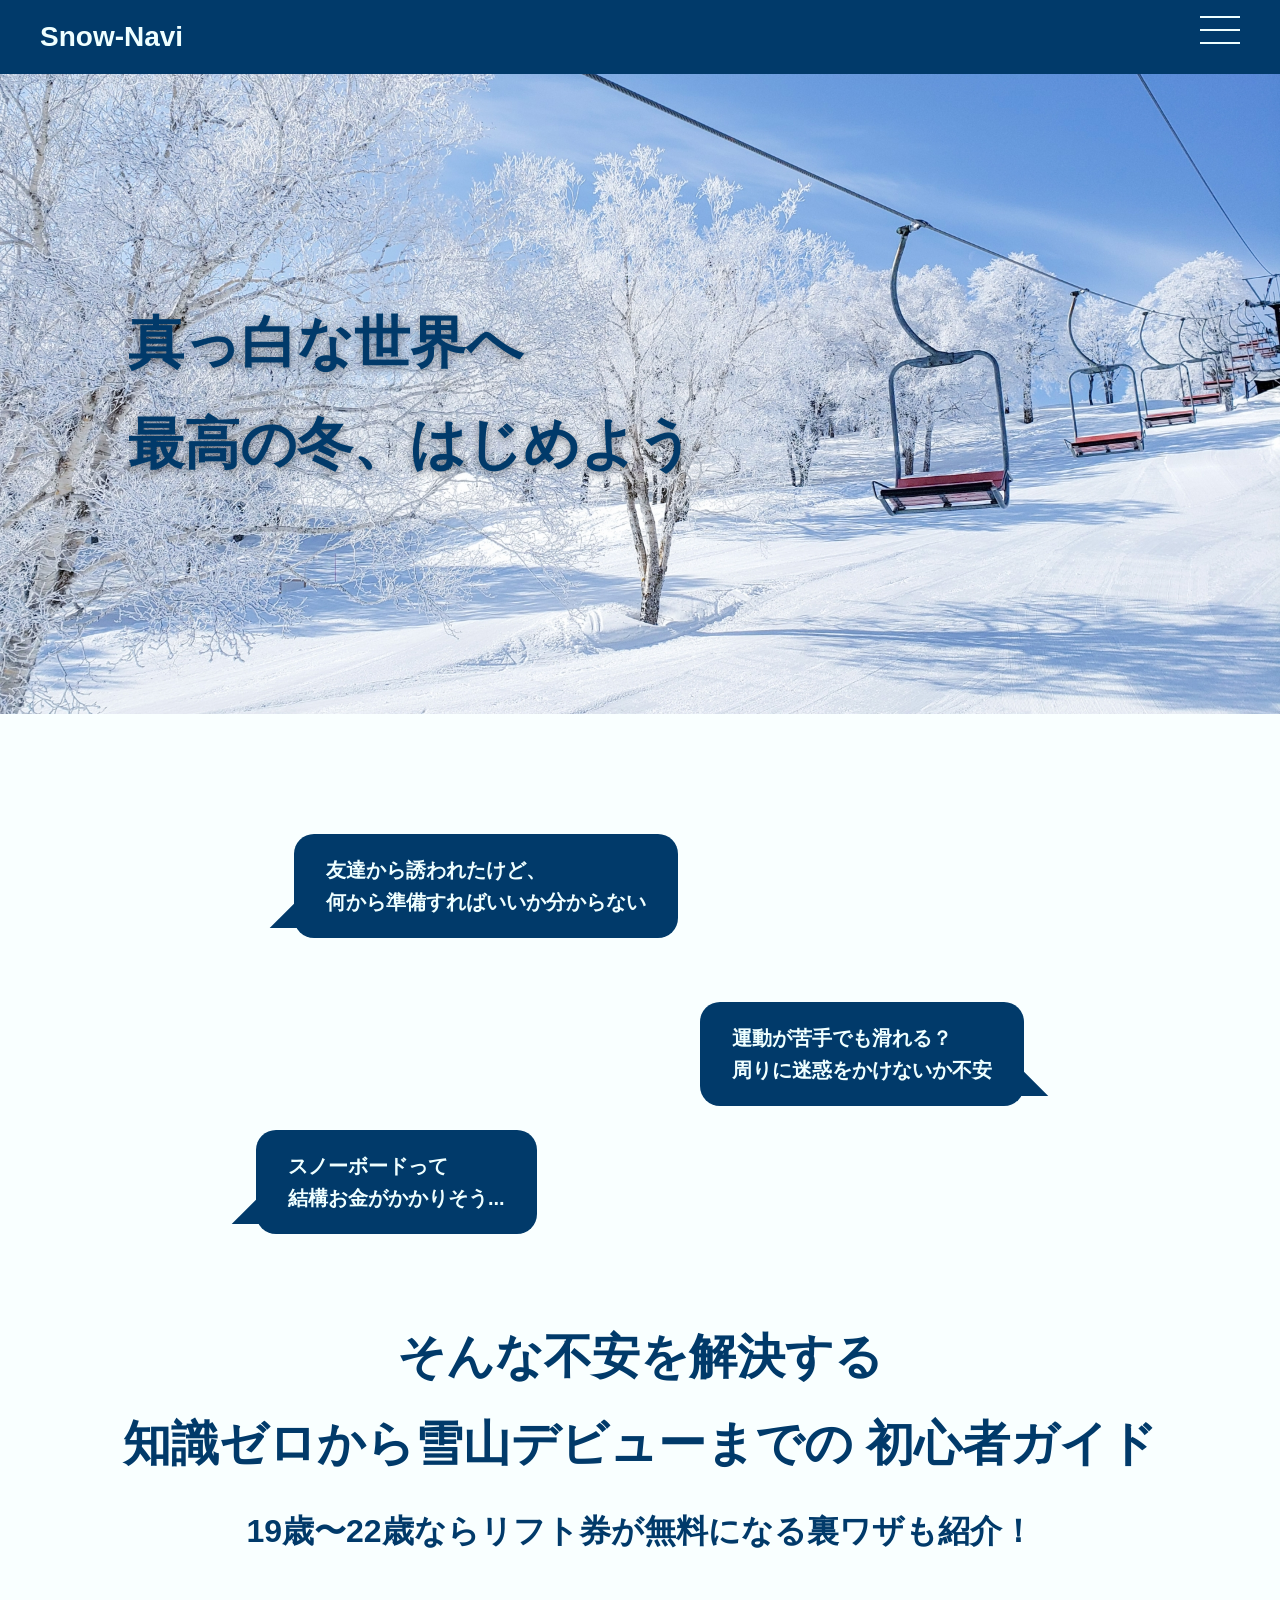
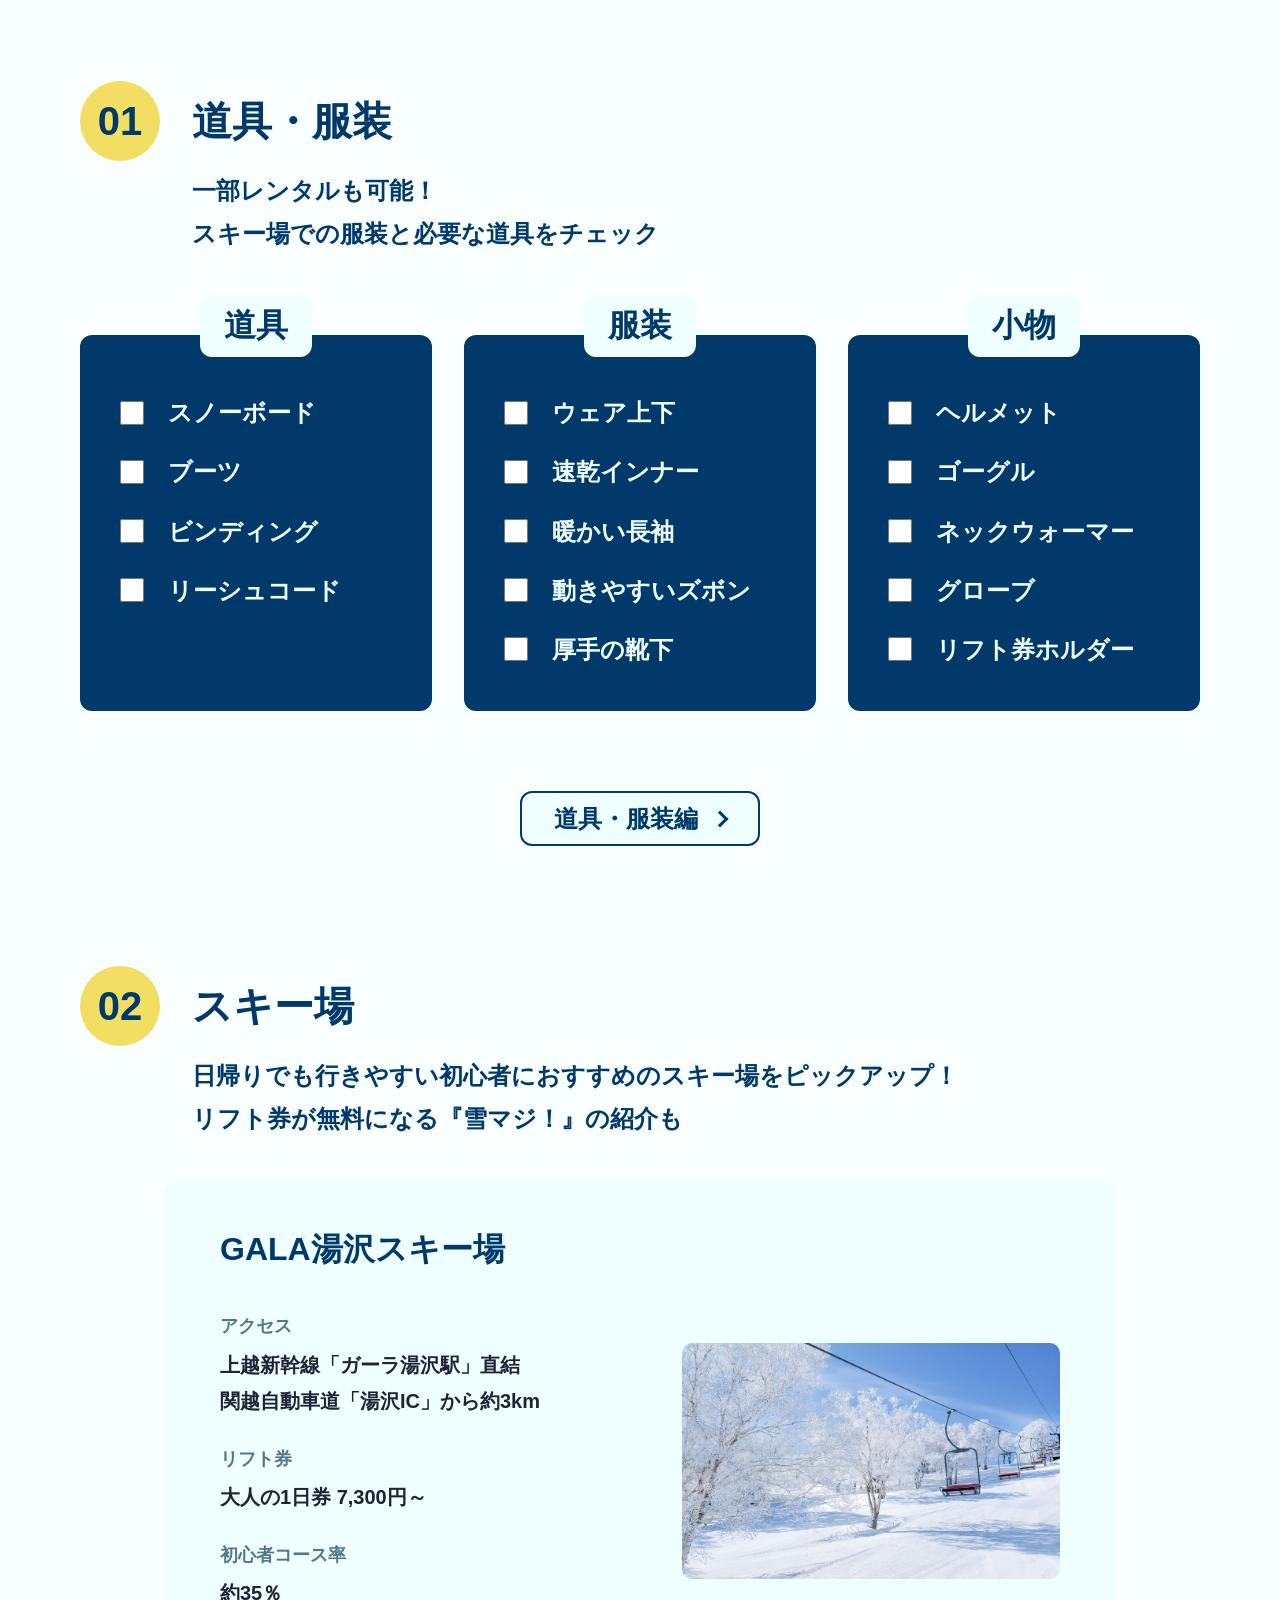
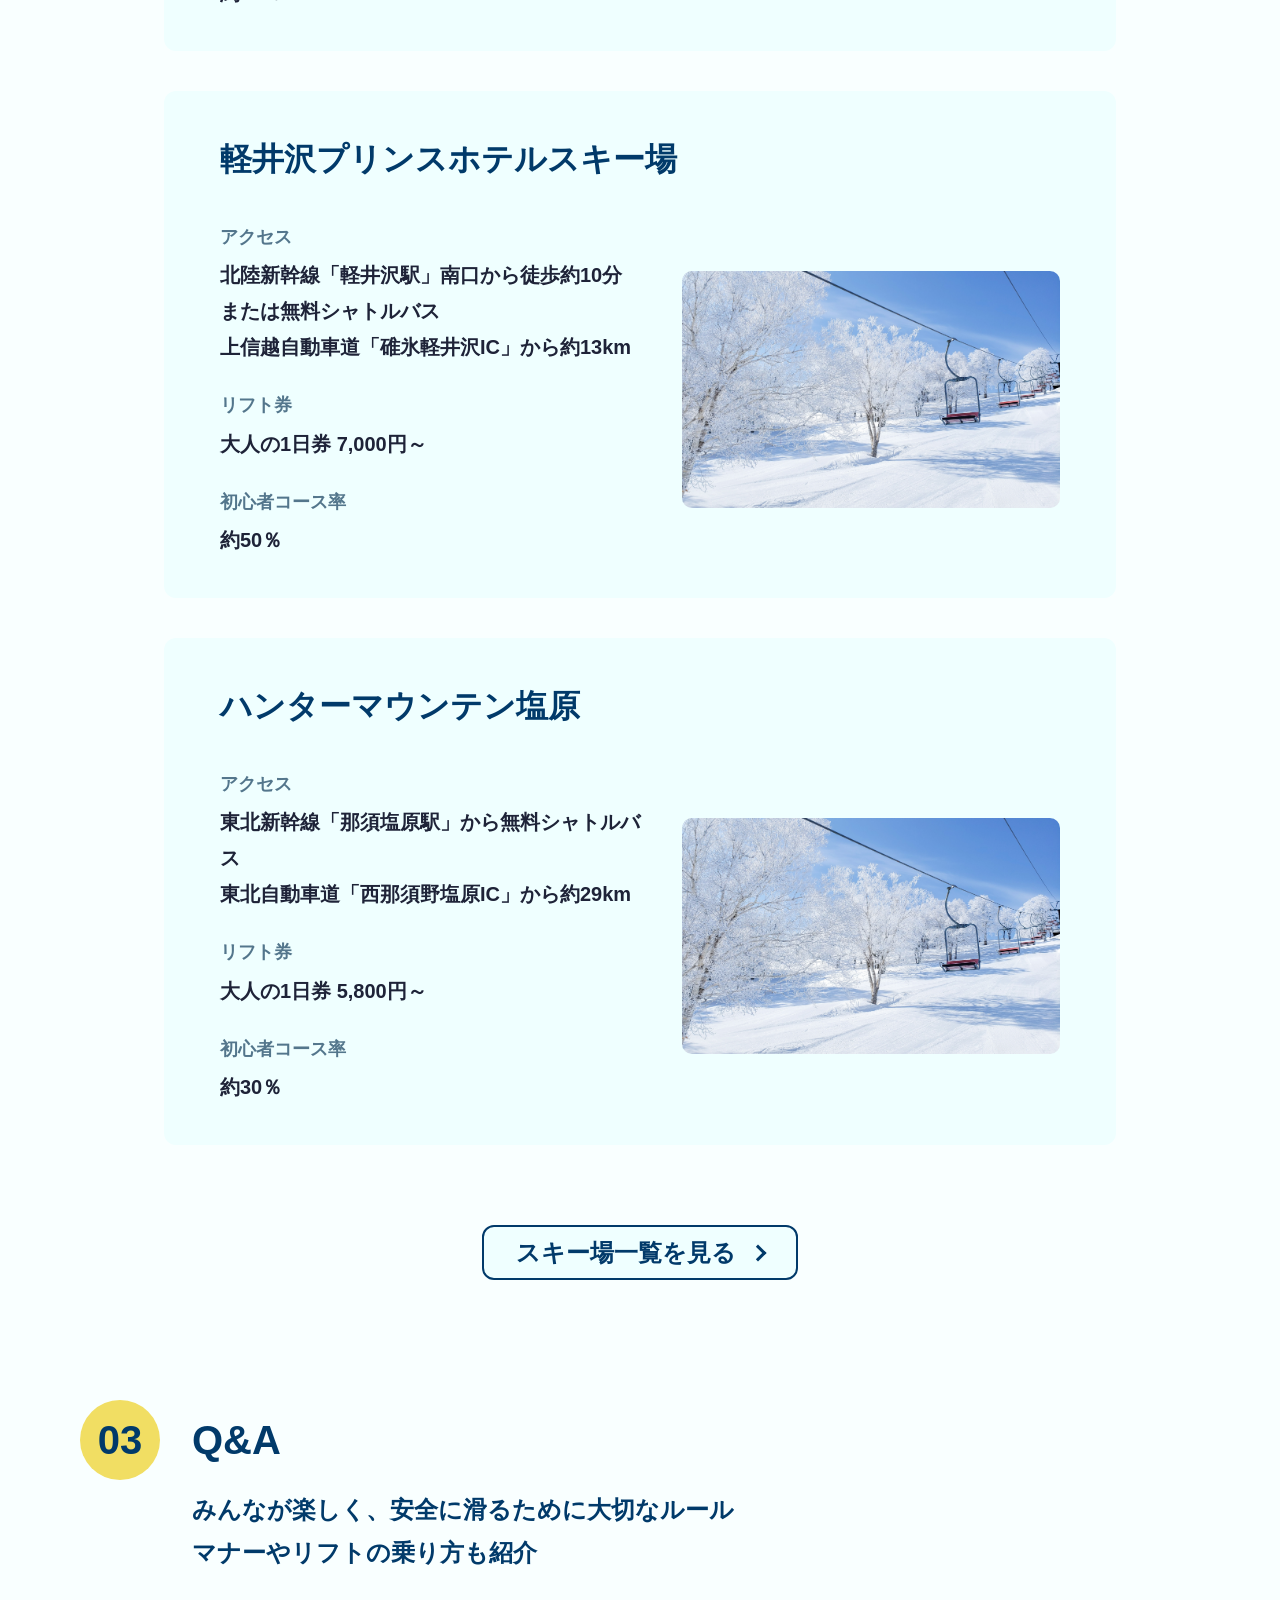
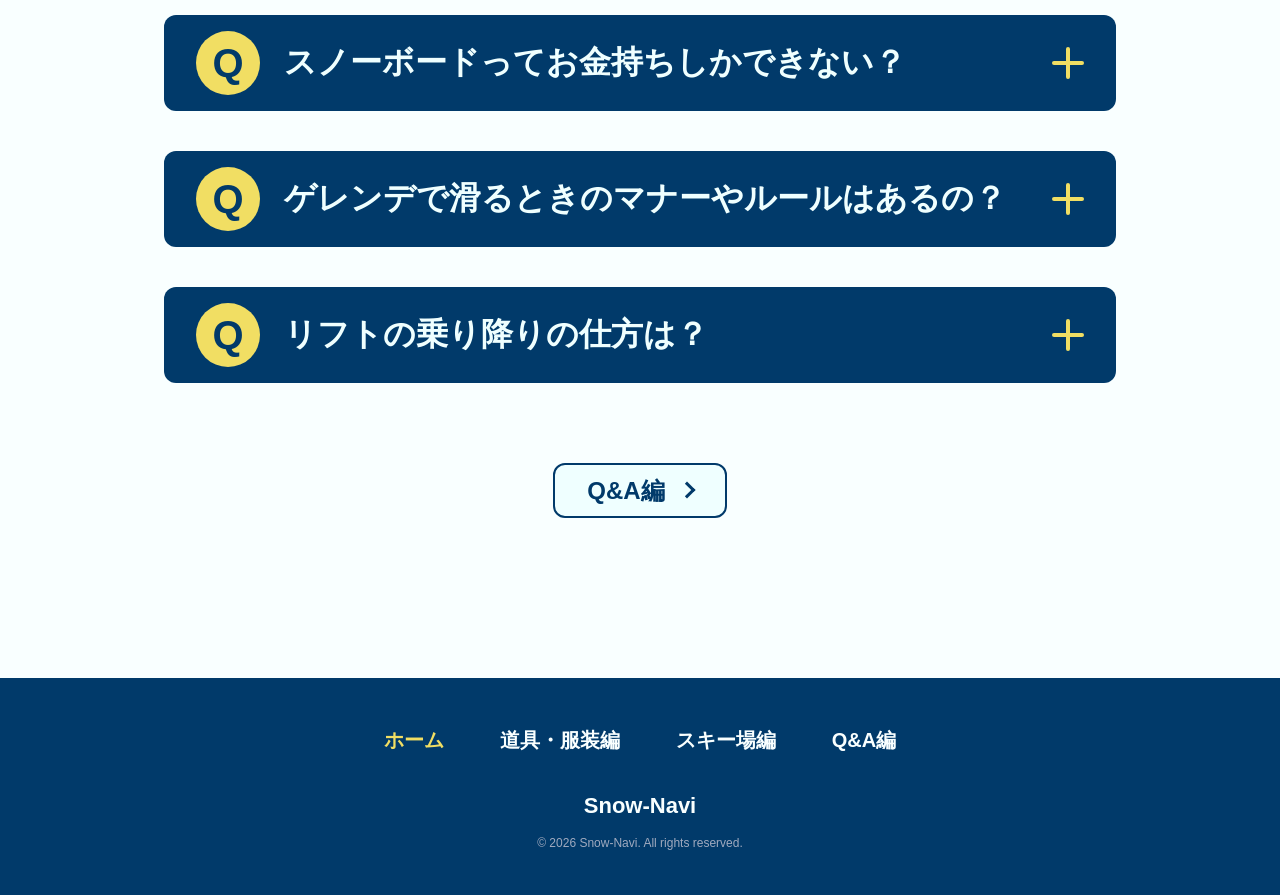
==== commit 534f7394: "Add files via upload" ====
--- a/index.html
+++ b/index.html
@@ -1,407 +1,451 @@
-<!DOCTYPE html>
+<!doctype html>
 <html lang="ja">
-
-<head>
+  <head>
     <meta name="viewport" content="width=device-width, initial-scale=1" />
     <meta charset="utf-8" />
     <title>Snow-Navi | 初心者ガイド</title>
     <link rel="icon" href="/favicon.ico" sizes="any" />
-    <link rel="stylesheet" href="/reset.css">
-    <link rel="stylesheet" href="/style.css">
-</head>
-
-<body>
+    <link rel="stylesheet" href="./reset.css" />
+    <link rel="stylesheet" href="./style.css" />
+  </head>
+
+  <body>
     <!-- Header -->
     <header class="header">
-        <a href="/index.html" class="header__logo">Snow-Navi</a>
-
-        <button class="hamburger-menu" id="js-hamburger" aria-label="メニューを開く" aria-expanded="false">
-            <span class="hamburger-menu__line"></span>
-            <span class="hamburger-menu__line"></span>
-            <span class="hamburger-menu__line"></span>
-        </button>
-
-        <nav class="sp-nav" id="js-sp-nav" aria-hidden="true">
-            <ul class="sp-nav__list">
-                <li class="sp-nav__item"><a href="/index.html" class="sp-nav__link is-current">ホーム</a></li>
-                <li class="sp-nav__item"><a href="/gear.html" class="sp-nav__link">道具・服装編</a></li>
-                <li class="sp-nav__item"><a href="/ski.html" class="sp-nav__link">スキー場編</a></li>
-                <li class="sp-nav__item"><a href="/qa.html" class="sp-nav__link">Q&A編</a></li>
+      <a href="./index.html" class="header__logo">Snow-Navi</a>
+
+      <button class="hamburger-menu" id="js-hamburger" aria-label="メニューを開く" aria-expanded="false">
+        <span class="hamburger-menu__line"></span>
+        <span class="hamburger-menu__line"></span>
+        <span class="hamburger-menu__line"></span>
+      </button>
+
+      <nav class="sp-nav" id="js-sp-nav" aria-hidden="true">
+        <ul class="sp-nav__list">
+          <li class="sp-nav__item"><a href="./index.html" class="sp-nav__link is-current">ホーム</a></li>
+          <li class="sp-nav__item"><a href="./gear.html" class="sp-nav__link">道具・服装編</a></li>
+          <li class="sp-nav__item"><a href="./ski.html" class="sp-nav__link">スキー場編</a></li>
+          <li class="sp-nav__item"><a href="./qa.html" class="sp-nav__link">Q&A編</a></li>
+        </ul>
+      </nav>
+    </header>
+
+    <div class="top__catchphrase">
+      <!-- ：背景画像 -->
+      <img class="top__bg-image" src="./images/top_bg.jpg" alt="背景画像" />
+      <h1 class="top__title">
+        真っ白な世界へ
+        <br />
+        最高の冬、はじめよう
+      </h1>
+    </div>
+
+    <main class="main-content">
+      <section class="top">
+        <div class="top__balloons">
+          <!-- 吹き出し1 -->
+          <div class="speech-balloon speech-balloon--left">
+            <p class="speech-balloon__text">
+              友達から誘われたけど、
+              <br />
+              何から準備すればいいか分からない
+            </p>
+          </div>
+          <!-- 吹き出し2 -->
+          <div class="speech-balloon speech-balloon--right">
+            <p class="speech-balloon__text">
+              運動が苦手でも滑れる？
+              <br />
+              周りに迷惑をかけないか不安
+            </p>
+          </div>
+          <!-- 吹き出し3 -->
+          <div class="speech-balloon speech-balloon--left">
+            <p class="speech-balloon__text">
+              スノーボードって
+              <br />
+              結構お金がかかりそう...
+            </p>
+          </div>
+        </div>
+
+        <div class="top__lead">
+          <p class="top__lead-main">
+            そんな不安を解決する
+            <br />
+            知識ゼロから雪山デビューまでの
+            <br class="br-550" />
+            初心者ガイド
+          </p>
+          <p class="top__lead-sub">19歳〜22歳ならリフト券が無料になる裏ワザも紹介！</p>
+        </div>
+      </section>
+
+      <!-- セクション01: 道具・服装（トップページ用） -->
+      <section class="section section--gear">
+        <div class="section__header">
+          <div class="section-number">
+            <span class="section-number__bg"></span>
+            <span class="section-number__text">01</span>
+          </div>
+          <h2 class="section__title">道具・服装</h2>
+        </div>
+
+        <p class="section__description">
+          一部レンタルも可能！
+          <br />
+          スキー場での服装と必要な道具をチェック
+        </p>
+
+        <!-- トップページ専用のクラス名に変更 -->
+        <div class="top-gear-categories">
+          <!-- 道具 -->
+          <div class="top-gear-card">
+            <h3 class="top-gear-card__title">道具</h3>
+            <ul class="top-gear-card__list">
+              <li class="top-gear-card__list-item">
+                <label class="top-gear-card__item">
+                  <input type="checkbox" />
+                  <span>スノーボード</span>
+                </label>
+              </li>
+              <li class="top-gear-card__list-item">
+                <label class="top-gear-card__item">
+                  <input type="checkbox" />
+                  <span>ブーツ</span>
+                </label>
+              </li>
+              <li class="top-gear-card__list-item">
+                <label class="top-gear-card__item">
+                  <input type="checkbox" />
+                  <span>ビンディング</span>
+                </label>
+              </li>
+              <li class="top-gear-card__list-item">
+                <label class="top-gear-card__item">
+                  <input type="checkbox" />
+                  <span>リーシュコード</span>
+                </label>
+              </li>
             </ul>
-        </nav>
-    </header>
-
-
-    <div class="top__catchphrase">
-        <!-- ：背景画像 -->
-        <img class="top__bg-image" src="/images/top_bg.jpg" alt="背景画像" />
-        <h1 class="top__title">真っ白な世界へ<br />最高の冬、はじめよう</h1>
-    </div>
-
-    <main class="main-content">
-
-        <section class="top">
-
-
-            <div class="top__balloons">
-                <!-- 吹き出し1 -->
-                <div class="speech-balloon speech-balloon--left">
-                    <p class="speech-balloon__text">友達から誘われたけど、<br />何から準備すればいいか分からない</p>
-                </div>
-                <!-- 吹き出し2 -->
-                <div class="speech-balloon speech-balloon--right">
-                    <p class="speech-balloon__text">運動が苦手でも滑れる？<br />周りに迷惑をかけないか不安</p>
-                </div>
-                <!-- 吹き出し3 -->
-                <div class="speech-balloon speech-balloon--left">
-                    <p class="speech-balloon__text">スノーボードって<br />結構お金がかかりそう...</p>
-                </div>
-            </div>
-
-            <div class="top__lead">
-                <p class="top__lead-main">そんな不安を解決する<br />知識ゼロから雪山デビューまでの<br class="br-550">初心者ガイド</p>
-                <p class="top__lead-sub">19歳〜22歳ならリフト券が無料になる裏ワザも紹介！</p>
-            </div>
-        </section>
-
-        <!-- セクション01: 道具・服装（トップページ用） -->
-        <section class="section section--gear">
-            <div class="section__header">
-                <div class="section-number">
-                    <span class="section-number__bg"></span>
-                    <span class="section-number__text">01</span>
-                </div>
-                <h2 class="section__title">道具・服装</h2>
-            </div>
-
-            <p class="section__description">一部レンタルも可能！<br />スキー場での服装と必要な道具をチェック</p>
-
-            <!-- トップページ専用のクラス名に変更 -->
-            <div class="top-gear-categories">
-                <!-- 道具 -->
-                <div class="top-gear-card">
-                    <h3 class="top-gear-card__title">道具</h3>
-                    <ul class="top-gear-card__list">
-                        <li class="top-gear-card__list-item">
-                            <label class="top-gear-card__item">
-                                <input type="checkbox">
-                                <span>スノーボード</span>
-                            </label>
-                        </li>
-                        <li class="top-gear-card__list-item">
-                            <label class="top-gear-card__item">
-                                <input type="checkbox">
-                                <span>ブーツ</span>
-                            </label>
-                        </li>
-                        <li class="top-gear-card__list-item">
-                            <label class="top-gear-card__item">
-                                <input type="checkbox">
-                                <span>ビンディング</span>
-                            </label>
-                        </li>
-                        <li class="top-gear-card__list-item">
-                            <label class="top-gear-card__item">
-                                <input type="checkbox">
-                                <span>リーシュコード</span>
-                            </label>
-                        </li>
-                    </ul>
-                </div>
-
-                <!-- 服装 -->
-                <div class="top-gear-card">
-                    <h3 class="top-gear-card__title">服装</h3>
-                    <ul class="top-gear-card__list">
-                        <li class="top-gear-card__list-item">
-                            <label class="top-gear-card__item">
-                                <input type="checkbox">
-                                <span>ウェア上下</span>
-                            </label>
-                        </li>
-                        <li class="top-gear-card__list-item">
-                            <label class="top-gear-card__item">
-                                <input type="checkbox">
-                                <span>速乾インナー</span>
-                            </label>
-                        </li>
-                        <li class="top-gear-card__list-item">
-                            <label class="top-gear-card__item">
-                                <input type="checkbox">
-                                <span>暖かい長袖</span>
-                            </label>
-                        </li>
-                        <li class="top-gear-card__list-item">
-                            <label class="top-gear-card__item">
-                                <input type="checkbox">
-                                <span>動きやすいズボン</span>
-                            </label>
-                        </li>
-                        <li class="top-gear-card__list-item">
-                            <label class="top-gear-card__item">
-                                <input type="checkbox">
-                                <span>厚手の靴下</span>
-                            </label>
-                        </li>
-                    </ul>
-                </div>
-
-                <!-- 小物 -->
-                <div class="top-gear-card">
-                    <h3 class="top-gear-card__title">小物</h3>
-                    <ul class="top-gear-card__list">
-                        <li class="top-gear-card__list-item">
-                            <label class="top-gear-card__item">
-                                <input type="checkbox">
-                                <span>ヘルメット</span>
-                            </label>
-                        </li>
-                        <li class="top-gear-card__list-item">
-                            <label class="top-gear-card__item">
-                                <input type="checkbox">
-                                <span>ゴーグル</span>
-                            </label>
-                        </li>
-                        <li class="top-gear-card__list-item">
-                            <label class="top-gear-card__item">
-                                <input type="checkbox">
-                                <span>ネックウォーマー</span>
-                            </label>
-                        </li>
-                        <li class="top-gear-card__list-item">
-                            <label class="top-gear-card__item">
-                                <input type="checkbox">
-                                <span>グローブ</span>
-                            </label>
-                        </li>
-                        <li class="top-gear-card__list-item">
-                            <label class="top-gear-card__item">
-                                <input type="checkbox">
-                                <span>リフト券ホルダー</span>
-                            </label>
-                        </li>
-                    </ul>
-                </div>
-            </div>
-
-            <a href="/gear.html" class="btn-link">
-                <span class="btn-link__text">道具・服装編</span>
-            </a>
-        </section>
-
-        <!-- セクション02: スキー場（トップページ用） -->
-        <section class="section section--resort">
-            <div class="section__header">
-                <div class="section-number">
-                    <span class="section-number__bg"></span>
-                    <span class="section-number__text">02</span>
-                </div>
-                <h2 class="section__title">スキー場</h2>
-            </div>
-
-            <p class="section__description">日帰りでも行きやすい初心者におすすめのスキー場をピックアップ！<br />リフト券が無料になる『雪マジ！』の紹介も</p>
-
-            <!-- トップページ専用のクラス名に変更 (top-resort-list) -->
-            <div class="top-resort-list">
-
-                <!-- カード1 -->
-                <article class="top-resort-card">
-                    <h3 class="top-resort-card__title">GALA湯沢スキー場</h3>
-                    <div class="top-resort-card__body">
-                        <dl class="top-resort-card__info">
-                            <div class="top-resort-card__info-group">
-                                <dt>アクセス</dt>
-                                <dd>上越新幹線「ガーラ湯沢駅」直結<br>
-                                    関越自動車道「湯沢IC」から約3km</dd>
-                            </div>
-                            <div class="top-resort-card__info-group">
-                                <dt>リフト券</dt>
-                                <dd>大人の1日券 7,300円～</dd>
-                            </div>
-                            <div class="top-resort-card__info-group">
-                                <dt>初心者コース率</dt>
-                                <dd>約35％</dd>
-                            </div>
-                        </dl>
-                        <div class="top-resort-card__image-wrapper">
-                            <img class="top-resort-card__image" src="./images/top_bg.jpg" alt="GALA湯沢スキー場" />
-                        </div>
-                    </div>
-                </article>
-
-                <!-- カード2 -->
-                <article class="top-resort-card">
-                    <h3 class="top-resort-card__title">軽井沢プリンスホテルスキー場</h3>
-                    <div class="top-resort-card__body">
-                        <dl class="top-resort-card__info">
-                            <div class="top-resort-card__info-group">
-                                <dt>アクセス</dt>
-                                <dd>北陸新幹線「軽井沢駅」南口から徒歩約10分<br>
-                                    または無料シャトルバス<br>
-                                    上信越自動車道「碓氷軽井沢IC」から約13km</dd>
-                            </div>
-                            <div class="top-resort-card__info-group">
-                                <dt>リフト券</dt>
-                                <dd>大人の1日券 7,000円～</dd>
-                            </div>
-                            <div class="top-resort-card__info-group">
-                                <dt>初心者コース率</dt>
-                                <dd>約50％</dd>
-                            </div>
-                        </dl>
-                        <div class="top-resort-card__image-wrapper">
-                            <img class="top-resort-card__image" src="./images/top_bg.jpg" alt="軽井沢プリンスホテルスキー場" />
-                        </div>
-                    </div>
-                </article>
-
-                <!-- カード3 -->
-                <article class="top-resort-card">
-                    <h3 class="top-resort-card__title">ハンターマウンテン塩原</h3>
-                    <div class="top-resort-card__body">
-                        <dl class="top-resort-card__info">
-                            <div class="top-resort-card__info-group">
-                                <dt>アクセス</dt>
-                                <dd>東北新幹線「那須塩原駅」から無料シャトルバス<br>
-                                    東北自動車道「西那須野塩原IC」から約29km</dd>
-                            </div>
-                            <div class="top-resort-card__info-group">
-                                <dt>リフト券</dt>
-                                <dd>大人の1日券 5,800円～</dd>
-                            </div>
-                            <div class="top-resort-card__info-group">
-                                <dt>初心者コース率</dt>
-                                <dd>約30％</dd>
-                            </div>
-                        </dl>
-                        <div class="top-resort-card__image-wrapper">
-                            <img class="top-resort-card__image" src="./images/top_bg.jpg" alt="ハンターマウンテン塩原" />
-                        </div>
-                    </div>
-                </article>
-
-            </div>
-
-            <!-- リンクボタン -->
-            <a href="/ski.html" class="btn-link">
-                <span class="btn-link__text">スキー場一覧を見る</span>
-            </a>
-
-        </section>
-
-
-        <!-- セクション03: Q&A -->
-        <section class="section section--qa">
-            <div class="section__header">
-                <div class="section-number">
-                    <span class="section-number__bg"></span>
-                    <span class="section-number__text">03</span>
-                </div>
-                <h2 class="section__title">Q&amp;A</h2>
-            </div>
-
-            <p class="section__description">みんなが楽しく、安全に滑るために大切なルール<br />マナーやリフトの乗り方も紹介</p>
-
-            <div class="qa-list">
-                <!-- Q&A 1 -->
-                <div class="qa-item">
-                    <div class="qa-item__question">
-                        <span class="qa-item__badge qa-item__badge--q">Q</span>
-                        <p class="qa-item__text">スノーボードってお金持ちしかできない？</p>
-                    </div>
-                    <div class="qa-item__answer">
-                        <span class="qa-item__badge qa-item__badge--a">A</span>
-                        <p class="qa-item__text">
-                            そんなことはないです！バイト代などで誰でも十分に楽しめます。<br>
-                            バスツアーやJRの新幹線パックなどで費用を抑えることができるので、道具やウェアをレンタルする場合は1人2万円あれば日帰りの旅行が楽しめます。<br>
-                            友達同士で高速道路を使って車で行く場合でも1人3万円あれば満喫できます。
-                        </p>
-                    </div>
-                </div>
-
-                <!-- Q&A 2 -->
-                <div class="qa-item">
-                    <div class="qa-item__question">
-                        <span class="qa-item__badge qa-item__badge--q">Q</span>
-                        <p class="qa-item__text">ゲレンデで滑るときのマナーやルールはあるの？</p>
-                    </div>
-                    <div class="qa-item__answer">
-                        <span class="qa-item__badge qa-item__badge--a">A</span>
-                        <div class="qa-item__text">
-                            <p><strong>10 FIS RULES</strong>という国際スキー連盟（FIS）によって定められた10つのルールがあります！<br>
-                                事故を未然に防ぐために、スキーヤーとスノーボーダーひとりひとりが責任をもって注意して滑るよう、定められました。</p>
-
-                            <ol class="qa-card__rule-list">
-                                <li>他人への思いやりの心を忘れない</li>
-                                <li>無茶な滑り方やスピード出しすぎをしない</li>
-                                <li>前の人に危険が及ばないコースを選んで滑る</li>
-                                <li>前の人に近づきすぎない</li>
-                                <li>まわりをよく確認する</li>
-                                <li>途中で立ち止まってはいけない</li>
-                                <li>コースの真ん中を歩かない</li>
-                                <li>コースに立つ標識や標示を必ず守る</li>
-                                <li>事故が起きたときはすぐに救護活動を</li>
-                                <li>事故が起きたときは必ず連絡先を交換</li>
-                            </ol>
-
-                            <p class="qa-card__note">死亡事故も起こり得るスポーツなので楽しく滑れるようルールを守るようにしましょう！</p>
-                        </div>
-                    </div>
-                </div>
-
-                <!-- Q&A 3 -->
-                <div class="qa-item">
-                    <div class="qa-item__question">
-                        <span class="qa-item__badge qa-item__badge--q">Q</span>
-                        <p class="qa-item__text">リフトの乗り降りの仕方は？</p>
-                    </div>
-                    <div class="qa-item__answer">
-                        <span class="qa-item__badge qa-item__badge--a">A</span>
-                        <div class="qa-item__text">
-                            <p>リフトの乗り降りは慌てずにまっすぐ滑るのがコツ！</p>
-                            <div class="qa-card__step-group">
-                                <h3>乗り方</h3>
-                                <ol>
-                                    <li>ビンディングのハイバックを倒して乗車位置で待つ</li>
-                                    <li>リフトが来たら、振り返って椅子を確認して板の先端を前に向けて座る</li>
-                                    <li>安全バーを下げる</li>
-                                </ol>
-                            </div>
-                            <div class="qa-card__step-group">
-                                <h3>降り方</h3>
-                                <ol>
-                                    <li>安全バーを上げる</li>
-                                    <li>進行方向に板の先端を向けて降車位置で立つ</li>
-                                    <li>リフトの椅子が押す力を利用してまっすぐ滑り降りる</li>
-                                </ol>
-                            </div>
-                            <p class="qa-card__note">ビンディングのハイバックを倒し忘れると雪面とリフトの間に挟まって割れたりする危険があるので必ず倒すようにしましょう。</p>
-                        </div>
-                    </div>
-                </div>
-            </div>
-
-            <a href="/qa.html" class="btn-link">
-                <span class="btn-link__text">Q&A編</span>
-            </a>
-        </section>
+          </div>
+
+          <!-- 服装 -->
+          <div class="top-gear-card">
+            <h3 class="top-gear-card__title">服装</h3>
+            <ul class="top-gear-card__list">
+              <li class="top-gear-card__list-item">
+                <label class="top-gear-card__item">
+                  <input type="checkbox" />
+                  <span>ウェア上下</span>
+                </label>
+              </li>
+              <li class="top-gear-card__list-item">
+                <label class="top-gear-card__item">
+                  <input type="checkbox" />
+                  <span>速乾インナー</span>
+                </label>
+              </li>
+              <li class="top-gear-card__list-item">
+                <label class="top-gear-card__item">
+                  <input type="checkbox" />
+                  <span>暖かい長袖</span>
+                </label>
+              </li>
+              <li class="top-gear-card__list-item">
+                <label class="top-gear-card__item">
+                  <input type="checkbox" />
+                  <span>動きやすいズボン</span>
+                </label>
+              </li>
+              <li class="top-gear-card__list-item">
+                <label class="top-gear-card__item">
+                  <input type="checkbox" />
+                  <span>厚手の靴下</span>
+                </label>
+              </li>
+            </ul>
+          </div>
+
+          <!-- 小物 -->
+          <div class="top-gear-card">
+            <h3 class="top-gear-card__title">小物</h3>
+            <ul class="top-gear-card__list">
+              <li class="top-gear-card__list-item">
+                <label class="top-gear-card__item">
+                  <input type="checkbox" />
+                  <span>ヘルメット</span>
+                </label>
+              </li>
+              <li class="top-gear-card__list-item">
+                <label class="top-gear-card__item">
+                  <input type="checkbox" />
+                  <span>ゴーグル</span>
+                </label>
+              </li>
+              <li class="top-gear-card__list-item">
+                <label class="top-gear-card__item">
+                  <input type="checkbox" />
+                  <span>ネックウォーマー</span>
+                </label>
+              </li>
+              <li class="top-gear-card__list-item">
+                <label class="top-gear-card__item">
+                  <input type="checkbox" />
+                  <span>グローブ</span>
+                </label>
+              </li>
+              <li class="top-gear-card__list-item">
+                <label class="top-gear-card__item">
+                  <input type="checkbox" />
+                  <span>リフト券ホルダー</span>
+                </label>
+              </li>
+            </ul>
+          </div>
+        </div>
+
+        <a href="./gear.html" class="btn-link">
+          <span class="btn-link__text">道具・服装編</span>
+        </a>
+      </section>
+
+      <!-- セクション02: スキー場（トップページ用） -->
+      <section class="section section--resort">
+        <div class="section__header">
+          <div class="section-number">
+            <span class="section-number__bg"></span>
+            <span class="section-number__text">02</span>
+          </div>
+          <h2 class="section__title">スキー場</h2>
+        </div>
+
+        <p class="section__description">
+          日帰りでも行きやすい初心者におすすめのスキー場をピックアップ！
+          <br />
+          リフト券が無料になる『雪マジ！』の紹介も
+        </p>
+
+        <!-- トップページ専用のクラス名に変更 (top-resort-list) -->
+        <div class="top-resort-list">
+          <!-- カード1 -->
+          <article class="top-resort-card">
+            <h3 class="top-resort-card__title">GALA湯沢スキー場</h3>
+            <div class="top-resort-card__body">
+              <dl class="top-resort-card__info">
+                <div class="top-resort-card__info-group">
+                  <dt>アクセス</dt>
+                  <dd>
+                    上越新幹線「ガーラ湯沢駅」直結
+                    <br />
+                    関越自動車道「湯沢IC」から約3km
+                  </dd>
+                </div>
+                <div class="top-resort-card__info-group">
+                  <dt>リフト券</dt>
+                  <dd>大人の1日券 7,300円～</dd>
+                </div>
+                <div class="top-resort-card__info-group">
+                  <dt>初心者コース率</dt>
+                  <dd>約35％</dd>
+                </div>
+              </dl>
+              <div class="top-resort-card__image-wrapper">
+                <img class="top-resort-card__image" src="./images/top_bg.jpg" alt="GALA湯沢スキー場" />
+              </div>
+            </div>
+          </article>
+
+          <!-- カード2 -->
+          <article class="top-resort-card">
+            <h3 class="top-resort-card__title">軽井沢プリンスホテルスキー場</h3>
+            <div class="top-resort-card__body">
+              <dl class="top-resort-card__info">
+                <div class="top-resort-card__info-group">
+                  <dt>アクセス</dt>
+                  <dd>
+                    北陸新幹線「軽井沢駅」南口から徒歩約10分
+                    <br />
+                    または無料シャトルバス
+                    <br />
+                    上信越自動車道「碓氷軽井沢IC」から約13km
+                  </dd>
+                </div>
+                <div class="top-resort-card__info-group">
+                  <dt>リフト券</dt>
+                  <dd>大人の1日券 7,000円～</dd>
+                </div>
+                <div class="top-resort-card__info-group">
+                  <dt>初心者コース率</dt>
+                  <dd>約50％</dd>
+                </div>
+              </dl>
+              <div class="top-resort-card__image-wrapper">
+                <img class="top-resort-card__image" src="./images/top_bg.jpg" alt="軽井沢プリンスホテルスキー場" />
+              </div>
+            </div>
+          </article>
+
+          <!-- カード3 -->
+          <article class="top-resort-card">
+            <h3 class="top-resort-card__title">ハンターマウンテン塩原</h3>
+            <div class="top-resort-card__body">
+              <dl class="top-resort-card__info">
+                <div class="top-resort-card__info-group">
+                  <dt>アクセス</dt>
+                  <dd>
+                    東北新幹線「那須塩原駅」から無料シャトルバス
+                    <br />
+                    東北自動車道「西那須野塩原IC」から約29km
+                  </dd>
+                </div>
+                <div class="top-resort-card__info-group">
+                  <dt>リフト券</dt>
+                  <dd>大人の1日券 5,800円～</dd>
+                </div>
+                <div class="top-resort-card__info-group">
+                  <dt>初心者コース率</dt>
+                  <dd>約30％</dd>
+                </div>
+              </dl>
+              <div class="top-resort-card__image-wrapper">
+                <img class="top-resort-card__image" src="./images/top_bg.jpg" alt="ハンターマウンテン塩原" />
+              </div>
+            </div>
+          </article>
+        </div>
+
+        <!-- リンクボタン -->
+        <a href="./ski.html" class="btn-link">
+          <span class="btn-link__text">スキー場一覧を見る</span>
+        </a>
+      </section>
+
+      <!-- セクション03: Q&A -->
+      <section class="section section--qa">
+        <div class="section__header">
+          <div class="section-number">
+            <span class="section-number__bg"></span>
+            <span class="section-number__text">03</span>
+          </div>
+          <h2 class="section__title">Q&amp;A</h2>
+        </div>
+
+        <p class="section__description">
+          みんなが楽しく、安全に滑るために大切なルール
+          <br />
+          マナーやリフトの乗り方も紹介
+        </p>
+
+        <div class="qa-list">
+          <!-- Q&A 1 -->
+          <div class="qa-item">
+            <div class="qa-item__question">
+              <span class="qa-item__badge qa-item__badge--q">Q</span>
+              <p class="qa-item__text">スノーボードってお金持ちしかできない？</p>
+            </div>
+            <div class="qa-item__answer">
+              <span class="qa-item__badge qa-item__badge--a">A</span>
+              <p class="qa-item__text">
+                そんなことはないです！バイト代などで誰でも十分に楽しめます。
+                <br />
+                バスツアーやJRの新幹線パックなどで費用を抑えることができるので、道具やウェアをレンタルする場合は1人2万円あれば日帰りの旅行が楽しめます。
+                <br />
+                友達同士で高速道路を使って車で行く場合でも1人3万円あれば満喫できます。
+              </p>
+            </div>
+          </div>
+
+          <!-- Q&A 2 -->
+          <div class="qa-item">
+            <div class="qa-item__question">
+              <span class="qa-item__badge qa-item__badge--q">Q</span>
+              <p class="qa-item__text">ゲレンデで滑るときのマナーやルールはあるの？</p>
+            </div>
+            <div class="qa-item__answer">
+              <span class="qa-item__badge qa-item__badge--a">A</span>
+              <div class="qa-item__text">
+                <p>
+                  <strong>10 FIS RULES</strong>
+                  という国際スキー連盟（FIS）によって定められた10つのルールがあります！
+                  <br />
+                  事故を未然に防ぐために、スキーヤーとスノーボーダーひとりひとりが責任をもって注意して滑るよう、定められました。
+                </p>
+
+                <ol class="qa-card__rule-list">
+                  <li>他人への思いやりの心を忘れない</li>
+                  <li>無茶な滑り方やスピード出しすぎをしない</li>
+                  <li>前の人に危険が及ばないコースを選んで滑る</li>
+                  <li>前の人に近づきすぎない</li>
+                  <li>まわりをよく確認する</li>
+                  <li>途中で立ち止まってはいけない</li>
+                  <li>コースの真ん中を歩かない</li>
+                  <li>コースに立つ標識や標示を必ず守る</li>
+                  <li>事故が起きたときはすぐに救護活動を</li>
+                  <li>事故が起きたときは必ず連絡先を交換</li>
+                </ol>
+
+                <p class="qa-card__note">
+                  死亡事故も起こり得るスポーツなので楽しく滑れるようルールを守るようにしましょう！
+                </p>
+              </div>
+            </div>
+          </div>
+
+          <!-- Q&A 3 -->
+          <div class="qa-item">
+            <div class="qa-item__question">
+              <span class="qa-item__badge qa-item__badge--q">Q</span>
+              <p class="qa-item__text">リフトの乗り降りの仕方は？</p>
+            </div>
+            <div class="qa-item__answer">
+              <span class="qa-item__badge qa-item__badge--a">A</span>
+              <div class="qa-item__text">
+                <p>リフトの乗り降りは慌てずにまっすぐ滑るのがコツ！</p>
+                <div class="qa-card__step-group">
+                  <h3>乗り方</h3>
+                  <ol>
+                    <li>ビンディングのハイバックを倒して乗車位置で待つ</li>
+                    <li>リフトが来たら、振り返って椅子を確認して板の先端を前に向けて座る</li>
+                    <li>安全バーを下げる</li>
+                  </ol>
+                </div>
+                <div class="qa-card__step-group">
+                  <h3>降り方</h3>
+                  <ol>
+                    <li>安全バーを上げる</li>
+                    <li>進行方向に板の先端を向けて降車位置で立つ</li>
+                    <li>リフトの椅子が押す力を利用してまっすぐ滑り降りる</li>
+                  </ol>
+                </div>
+                <p class="qa-card__note">
+                  ビンディングのハイバックを倒し忘れると雪面とリフトの間に挟まって割れたりする危険があるので必ず倒すようにしましょう。
+                </p>
+              </div>
+            </div>
+          </div>
+        </div>
+
+        <a href="./qa.html" class="btn-link">
+          <span class="btn-link__text">Q&A編</span>
+        </a>
+      </section>
     </main>
 
     <!-- フッター -->
     <footer class="footer">
-        <nav class="footer-nav">
-            <ul class="footer-nav__list">
-                <!-- home に is-current -->
-                <li class="footer-nav__item"><a href="/index.html" class="footer-nav__link is-current">ホーム</a></li>
-                <li class="footer-nav__item"><a href="/gear.html" class="footer-nav__link">道具・服装編</a></li>
-                <li class="footer-nav__item"><a href="/ski.html" class="footer-nav__link">スキー場編</a></li>
-                <li class="footer-nav__item"><a href="/qa.html" class="footer-nav__link">Q&A編</a></li>
-            </ul>
-        </nav>
-        <a href="/index.html" class="footer__logo">Snow-Navi</a>
-        <p class="footer__copyright">&copy; 2026 Snow-Navi. All rights reserved.</p>
+      <nav class="footer-nav">
+        <ul class="footer-nav__list">
+          <!-- home に is-current -->
+          <li class="footer-nav__item"><a href="./index.html" class="footer-nav__link is-current">ホーム</a></li>
+          <li class="footer-nav__item"><a href="./gear.html" class="footer-nav__link">道具・服装編</a></li>
+          <li class="footer-nav__item"><a href="./ski.html" class="footer-nav__link">スキー場編</a></li>
+          <li class="footer-nav__item"><a href="./qa.html" class="footer-nav__link">Q&A編</a></li>
+        </ul>
+      </nav>
+      <a href="./index.html" class="footer__logo">Snow-Navi</a>
+      <p class="footer__copyright">&copy; 2026 Snow-Navi. All rights reserved.</p>
     </footer>
-    <script src="/main.js" defer></script>
-</body>
-
-</html>+    <script src="./main.js" defer></script>
+  </body>
+</html>
